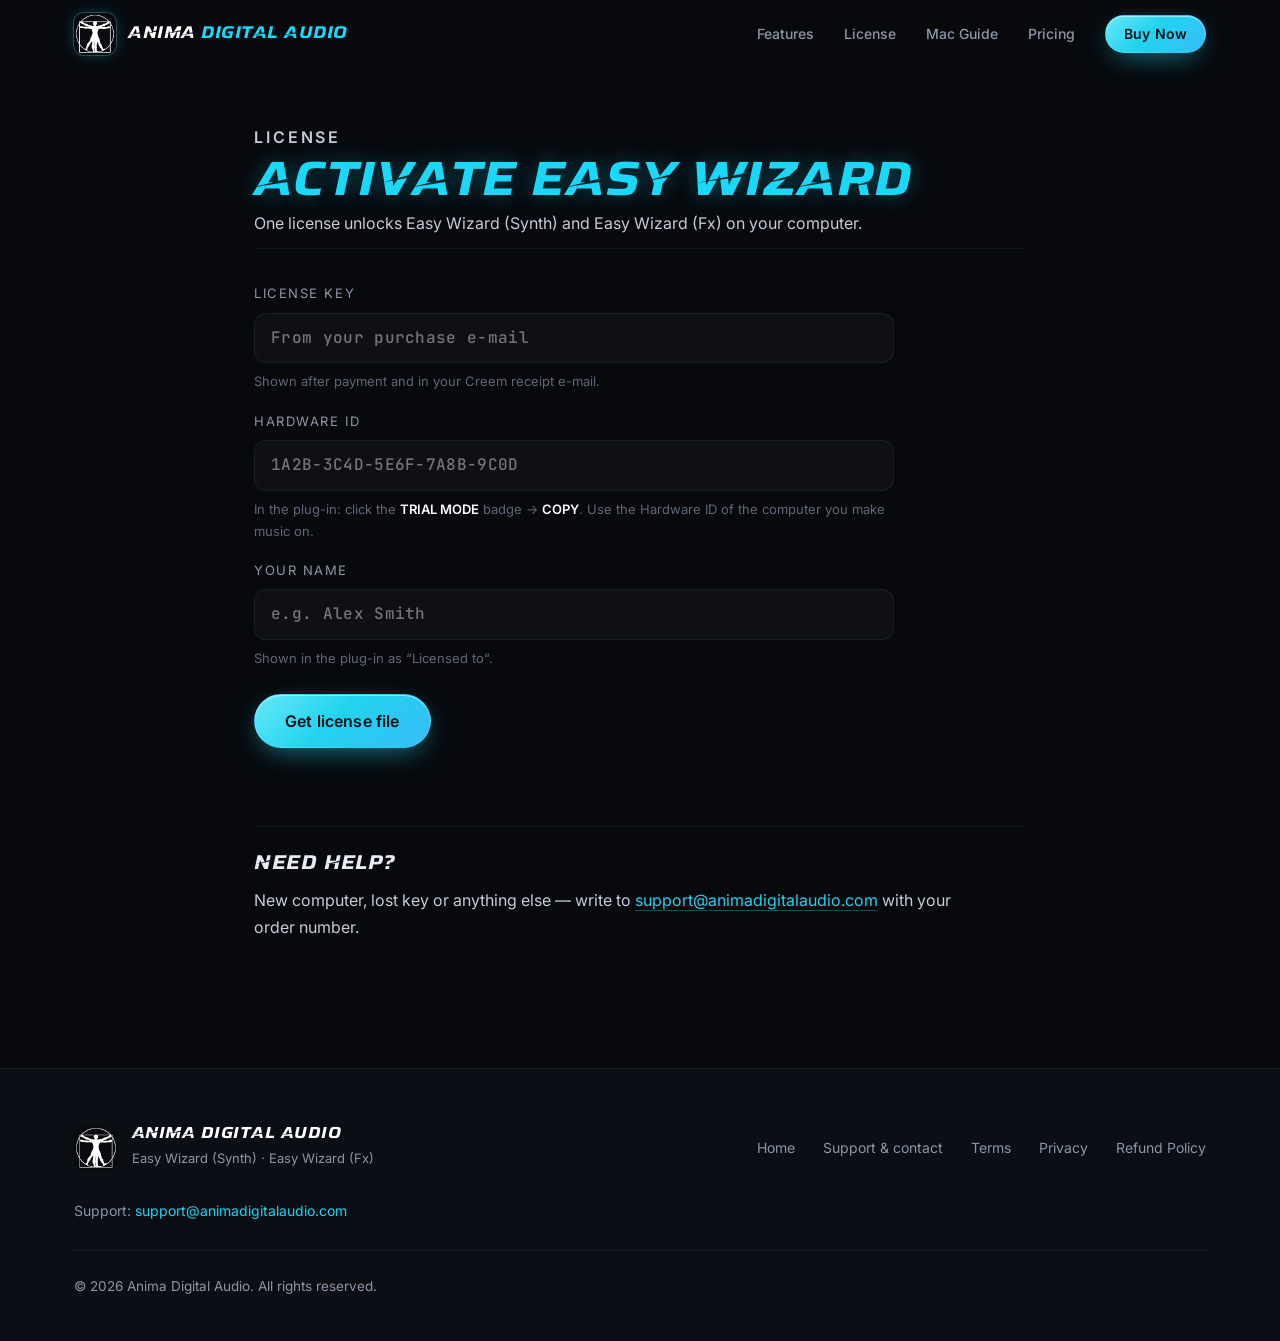
==== activate.html @ 3e6752fb "Instant license activation page (Creem key + Hardware ID -> license.lic) Co-Authored-By: Claude Opus" ====
<!doctype html>
<html lang="en" class="no-js">
<head>
  <meta charset="utf-8">
  <meta name="viewport" content="width=device-width, initial-scale=1">
  <title>Activate Easy Wizard — Anima Digital Audio</title>
  <meta name="description" content="Activate your Easy Wizard license: enter your license key and Hardware ID to download license.lic.">
  <meta name="theme-color" content="#07090d">
  <meta name="robots" content="noindex">
  <link rel="icon" type="image/png" href="assets/favicon.png">
  <link rel="preconnect" href="https://fonts.googleapis.com">
  <link rel="preconnect" href="https://fonts.gstatic.com" crossorigin>
  <link href="https://fonts.googleapis.com/css2?family=Inter:wght@400;500;600&family=JetBrains+Mono:wght@400;500&display=swap" rel="stylesheet">
  <link rel="stylesheet" href="style.css">
  <script src="script.js" defer></script>
</head>
<body class="legal-page">
<header class="nav is-scrolled" id="top">
  <div class="nav__inner">
    <a class="brand" href="index.html" aria-label="Anima Digital Audio — home">
      <img src="assets/logo-mark.png" alt="" width="42" height="42">
      <span>Anima <em>Digital Audio</em></span>
    </a>
    <button class="nav__toggle" aria-label="Open menu" aria-expanded="false" aria-controls="nav-links"><span></span><span></span></button>
    <nav class="nav__links" id="nav-links">
      <a href="index.html#features">Features</a>
      <a href="index.html#activation">License</a>
      <a href="index.html#mac">Mac Guide</a>
      <a href="index.html#pricing">Pricing</a>
      <a class="btn btn--small btn--primary" data-checkout href="index.html#pricing">Buy Now</a>
    </nav>
  </div>
</header>
<main class="legal">
  <div class="wrap legal__wrap">
    <p class="eyebrow">License</p>
    <h1>Activate Easy Wizard</h1>
    <p class="legal__date">One license unlocks Easy Wizard (Synth) and Easy Wizard (Fx) on your computer.</p>

    <section>
      <form class="act" id="act" novalidate>
        <label>License key
          <input name="key" autocomplete="off" spellcheck="false" placeholder="From your purchase e-mail" required>
          <small>Shown after payment and in your Creem receipt e-mail.</small>
        </label>
        <label>Hardware ID
          <input name="hwid" autocomplete="off" spellcheck="false" placeholder="1A2B-3C4D-5E6F-7A8B-9C0D" required>
          <small>In the plug-in: click the <strong>TRIAL MODE</strong> badge → <strong>COPY</strong>. Use the Hardware ID of the computer you make music on.</small>
        </label>
        <label>Your name
          <input name="name" autocomplete="name" maxlength="80" placeholder="e.g. Alex Smith" required>
          <small>Shown in the plug-in as “Licensed to”.</small>
        </label>
        <button class="btn btn--primary btn--large" type="submit">Get license file</button>
        <p class="act__msg" role="status" aria-live="polite"></p>
      </form>

      <div class="act__done" id="act-done">
        <p><strong>Your license file is ready.</strong> If the download didn't start, <a class="link" id="act-again" href="#">click here</a>.</p>
        <p>Now open Easy Wizard, click <strong>TRIAL MODE</strong> → <strong>LOAD LICENSE FILE</strong> and select <code>license.lic</code> (usually in your Downloads folder). Done — both plug-ins are unlocked.</p>
      </div>
    </section>

    <section>
      <h2>Need help?</h2>
      <p>New computer, lost key or anything else — write to <a data-email href="mailto:support@animadigitalaudio.com">support@animadigitalaudio.com</a> with your order number.</p>
    </section>
  </div>
</main>
<footer class="footer">
  <div class="wrap footer__inner">
    <div class="footer__brand">
      <img src="assets/logo-mark.png" alt="" width="44" height="44" loading="lazy">
      <div><strong>Anima Digital Audio</strong><small>Easy Wizard (Synth) · Easy Wizard (Fx)</small></div>
    </div>
    <nav class="footer__links" aria-label="Legal">
      <a href="index.html">Home</a>
      <a data-support href="mailto:support@animadigitalaudio.com">Support &amp; contact</a>
      <a href="terms.html">Terms</a>
      <a href="privacy.html">Privacy</a>
      <a href="refund.html">Refund Policy</a>
    </nav>
    <p class="footer__contact">Support: <a data-email href="mailto:support@animadigitalaudio.com">support@animadigitalaudio.com</a></p>
    <p class="footer__copy">© 2026 Anima Digital Audio. All rights reserved.</p>
  </div>
</footer>
</body>
</html>
---- style.css ----
/* =====================================================================
   Easy Wizard — Anima Digital Audio
   Dark premium theme · neon-blue + chrome accents (matches the plug-in UI)
   ===================================================================== */

:root {
  --bg:        #07090d;
  --bg-2:      #0b0e14;
  --panel:     #0f131b;
  --panel-2:   #141a24;
  --line:      rgba(160, 200, 255, 0.08);
  --line-2:    rgba(160, 200, 255, 0.16);

  --text:      #e7edf5;
  --muted:     #8b97a8;
  --dim:       #5d6878;

  --neon:      #22d3ee;      /* cyan, like the plug-in's labels */
  --neon-2:    #38bdf8;
  --violet:    #8b7cf6;      /* the cube's purple edge */
  --glow:      0 0 24px rgba(34, 211, 238, 0.35);

  --chrome:    linear-gradient(180deg, #ffffff 0%, #c9d3df 38%, #7f8a99 52%, #e6ecf3 70%, #9aa6b5 100%);
  --chrome-soft: linear-gradient(180deg, #ffffff 0%, #e3e9f0 40%, #aab5c3 75%, #8793a3 100%);

  --radius:    14px;
  --radius-lg: 22px;

  --f-display: "Anima Display", "Inter", system-ui, sans-serif;   /* the plug-in's own title font (SIL OFL) */
  --title:     #1ad8f8;                                      /* plug-in title colour */
  --f-body:    "Inter", system-ui, -apple-system, "Segoe UI", sans-serif;
  --f-mono:    "JetBrains Mono", ui-monospace, "SF Mono", Consolas, monospace;

  --wrap:      1180px;
  --nav-h:     68px;
}

@font-face {
  font-family: "Anima Display";
  src: url("assets/fonts/AnimaDisplay.woff") format("woff"), url("assets/fonts/AnimaDisplay.ttf") format("truetype");
  font-weight: 400;
  font-style: normal;
  font-display: swap;
}

*,
*::before,
*::after { box-sizing: border-box; }

html {
  scroll-behavior: smooth;
  scroll-padding-top: calc(var(--nav-h) + 12px);
  -webkit-text-size-adjust: 100%;
}

body {
  margin: 0;
  background: var(--bg);
  color: var(--text);
  font: 400 16px/1.65 var(--f-body);
  -webkit-font-smoothing: antialiased;
  overflow-x: hidden;
}

img { max-width: 100%; height: auto; display: block; }
a { color: inherit; text-decoration: none; }
code { font-family: var(--f-mono); font-size: 0.92em; color: #a5f3fc; }
strong { color: #fff; font-weight: 600; }

.wrap {
  width: 100%;
  max-width: var(--wrap);
  margin-inline: auto;
  padding-inline: 24px;
}

::selection { background: rgba(34, 211, 238, 0.3); color: #fff; }

:focus-visible {
  outline: 2px solid var(--neon);
  outline-offset: 3px;
  border-radius: 6px;
}

/* ---------- shared text ---------- */
.eyebrow {
  display: inline-flex;
  align-items: center;
  gap: 10px;
  margin: 0 0 14px;
  font: 600 12px/1 var(--f-body);
  letter-spacing: 0.18em;
  text-transform: uppercase;
  color: var(--neon);
}
.eyebrow .dot {
  width: 7px; height: 7px; border-radius: 50%;
  background: var(--neon);
  box-shadow: var(--glow);
  animation: pulse 2.4s ease-in-out infinite;
}

h1, h2, h3 { font-family: var(--f-display); font-weight: 400; margin: 0; letter-spacing: 0.01em; }
h2 { font-size: clamp(28px, 3.6vw, 44px); line-height: 1.12; }
h3 { font-size: 19px; line-height: 1.3; letter-spacing: 0.02em; }

.chrome {
  background: var(--chrome-soft);
  -webkit-background-clip: text;
  background-clip: text;
  color: transparent;
}

/* ---------- buttons ---------- */
.btn {
  --h: 46px;
  display: inline-flex;
  align-items: center;
  justify-content: center;
  gap: 8px;
  height: var(--h);
  padding: 0 22px;
  border-radius: 999px;
  font: 600 15px/1 var(--f-body);
  letter-spacing: 0.01em;
  border: 1px solid transparent;
  cursor: pointer;
  transition: transform .2s ease, box-shadow .25s ease, background .25s ease, border-color .25s ease, color .25s ease;
  white-space: nowrap;
}
.btn:active { transform: translateY(1px) scale(.99); }
.btn--small { --h: 38px; padding: 0 18px; font-size: 14px; }
.btn--large { --h: 54px; padding: 0 30px; font-size: 16px; }
.btn--block { width: 100%; }

.btn--primary {
  color: #031016;
  background: linear-gradient(135deg, #67e8f9 0%, var(--neon) 45%, var(--neon-2) 100%);
  box-shadow: 0 8px 28px -8px rgba(34, 211, 238, 0.65), inset 0 1px 0 rgba(255,255,255,.5);
}
.btn--primary:hover {
  transform: translateY(-2px);
  box-shadow: 0 14px 36px -8px rgba(34, 211, 238, 0.85), inset 0 1px 0 rgba(255,255,255,.6);
}

.btn--chrome {
  color: #0b0e14;
  background: linear-gradient(180deg, #f8fafc 0%, #cfd8e3 45%, #9aa6b5 55%, #e2e8f0 100%);
  box-shadow: 0 8px 24px -10px rgba(220, 230, 245, .45), inset 0 1px 0 #fff;
}
.btn--chrome:hover {
  transform: translateY(-2px);
  box-shadow: 0 14px 30px -10px rgba(220, 230, 245, .6), inset 0 1px 0 #fff;
}

/* ---------- reveal on scroll ---------- */
.reveal { opacity: 0; transform: translateY(22px); transition: opacity .8s ease, transform .8s cubic-bezier(.2,.7,.2,1); }
.reveal.is-visible { opacity: 1; transform: none; }
.no-js .reveal { opacity: 1; transform: none; }

/* =====================================================================
   NAV
   ===================================================================== */
.nav {
  position: fixed;
  inset: 0 0 auto 0;
  z-index: 50;
  height: var(--nav-h);
  transition: background .3s ease, border-color .3s ease, backdrop-filter .3s ease;
  border-bottom: 1px solid transparent;
}
.nav.is-scrolled {
  background: rgba(7, 9, 13, 0.78);
  backdrop-filter: blur(14px) saturate(140%);
  -webkit-backdrop-filter: blur(14px) saturate(140%);
  border-bottom-color: var(--line);
}
.nav__inner {
  max-width: var(--wrap);
  height: 100%;
  margin-inline: auto;
  padding-inline: 24px;
  display: flex;
  align-items: center;
  justify-content: space-between;
  gap: 24px;
}

.brand { display: inline-flex; align-items: center; gap: 12px; }
.brand img { width: 42px; height: 42px; border-radius: 10px; box-shadow: 0 0 0 1px rgba(255,255,255,.18), 0 0 18px -4px rgba(26,216,248,.45); }
.brand span { font: 400 17px/1 var(--f-display); letter-spacing: 0.03em; color: #fff; }
.brand em { font-style: normal; color: var(--title); }

.nav__links { display: flex; align-items: center; gap: 30px; }
.nav__links a:not(.btn) {
  position: relative;
  font-size: 14px;
  font-weight: 500;
  color: var(--muted);
  transition: color .2s ease;
}
.nav__links a:not(.btn)::after {
  content: "";
  position: absolute;
  left: 0; right: 0; bottom: -6px;
  height: 2px;
  border-radius: 2px;
  background: var(--neon);
  box-shadow: var(--glow);
  transform: scaleX(0);
  transition: transform .25s ease;
}
.nav__links a:not(.btn):hover,
.nav__links a.is-current { color: #fff; }
.nav__links a:not(.btn):hover::after,
.nav__links a.is-current::after { transform: scaleX(1); }

.nav__toggle {
  display: none;
  width: 42px; height: 42px;
  border: 1px solid var(--line-2);
  border-radius: 10px;
  background: transparent;
  cursor: pointer;
  position: relative;
}
.nav__toggle span {
  position: absolute;
  left: 11px; right: 11px;
  height: 2px;
  background: #fff;
  border-radius: 2px;
  transition: transform .25s ease, top .25s ease;
}
.nav__toggle span:first-child { top: 15px; }
.nav__toggle span:last-child  { top: 24px; }
.nav.is-open .nav__toggle span:first-child { top: 20px; transform: rotate(45deg); }
.nav.is-open .nav__toggle span:last-child  { top: 20px; transform: rotate(-45deg); }

/* =====================================================================
   HERO
   ===================================================================== */
.hero {
  position: relative;
  padding: calc(var(--nav-h) + 64px) 0 96px;
  overflow: hidden;
  isolation: isolate;
}
.hero__glow {
  position: absolute;
  inset: -20% -10% auto -10%;
  height: 900px;
  z-index: -2;
  background:
    radial-gradient(40% 45% at 72% 38%, rgba(34, 211, 238, .22), transparent 70%),
    radial-gradient(30% 35% at 88% 70%, rgba(139, 124, 246, .18), transparent 70%),
    radial-gradient(35% 40% at 10% 20%, rgba(56, 189, 248, .10), transparent 70%);
  filter: blur(10px);
}
.hero__grid {
  position: absolute;
  inset: 0;
  z-index: -1;
  background-image:
    linear-gradient(var(--line) 1px, transparent 1px),
    linear-gradient(90deg, var(--line) 1px, transparent 1px);
  background-size: 56px 56px;
  mask-image: radial-gradient(70% 60% at 50% 30%, #000 30%, transparent 80%);
  -webkit-mask-image: radial-gradient(70% 60% at 50% 30%, #000 30%, transparent 80%);
}

.hero__inner {
  display: grid;
  grid-template-columns: minmax(0, 0.9fr) minmax(0, 1.1fr);
  align-items: center;
  gap: 56px;
}

.hero__title {
  display: flex;
  flex-direction: column;
  font-size: clamp(54px, 8.2vw, 104px);
  line-height: 0.98;
  letter-spacing: 0.01em;
  color: var(--title);
  text-shadow: 0 0 28px rgba(26, 216, 248, .45), 0 0 2px rgba(26, 216, 248, .8);
}
.hero__title span { display: block; white-space: nowrap; }

.hero__tags { display: flex; gap: 18px; margin: 18px 0 0; }
.hero__tags span {
  font: 400 22px/1 var(--f-display);
  letter-spacing: .04em;
  color: #d0d4da;                     /* like "(SYNTH)" next to the title in the plug-in */
}

.hero__lead {
  margin: 22px 0 0;
  max-width: 34ch;
  font-size: clamp(17px, 1.6vw, 20px);
  color: #c3ccd8;
}

.hero__cta { display: flex; flex-wrap: wrap; gap: 14px; margin-top: 34px; }

.hero__facts {
  display: flex;
  flex-wrap: wrap;
  gap: 10px 28px;
  margin: 38px 0 0;
  padding: 0;
  list-style: none;
  font-size: 14px;
  color: var(--muted);
}
.hero__facts strong { font: 400 22px/1 var(--f-display); color: var(--title); margin-right: 6px; }

/* screenshot */
.hero__shot { margin: 0; position: relative; }
.shot-switch {
  display: inline-flex;
  padding: 4px;
  margin-bottom: 14px;
  border-radius: 999px;
  background: var(--panel);
  border: 1px solid var(--line-2);
}
.shot-switch button {
  border: 0;
  cursor: pointer;
  padding: 8px 16px;
  border-radius: 999px;
  background: transparent;
  color: var(--muted);
  font: 600 13px/1 var(--f-body);
  transition: background .25s ease, color .25s ease, box-shadow .25s ease;
}
.shot-switch button[aria-selected="true"] {
  color: #031016;
  background: var(--neon);
  box-shadow: var(--glow);
}

.shot-frame {
  position: relative;
  aspect-ratio: 1240 / 1000;
  border-radius: var(--radius-lg);
  overflow: hidden;
  background: var(--panel);
  border: 1px solid var(--line-2);
  box-shadow:
    0 40px 90px -30px rgba(0, 0, 0, .9),
    0 0 0 1px rgba(255,255,255,.02),
    0 0 80px -20px rgba(34, 211, 238, .35);
  transform: perspective(1400px) rotateY(-7deg) rotateX(3deg);
  transition: transform .7s cubic-bezier(.2,.7,.2,1), box-shadow .5s ease;
}
.shot-frame:hover {
  transform: perspective(1400px) rotateY(0) rotateX(0);
  box-shadow: 0 40px 90px -30px rgba(0, 0, 0, .9), 0 0 110px -20px rgba(34, 211, 238, .5);
}
.shot-frame::after {                     /* glass sheen */
  content: "";
  position: absolute;
  inset: 0;
  pointer-events: none;
  background: linear-gradient(115deg, rgba(255,255,255,.08) 0%, transparent 30%);
}
.shot {
  position: absolute;
  inset: 0;
  width: 100%;
  height: 100%;
  object-fit: cover;
  opacity: 0;
  transition: opacity .5s ease;
}
.shot.is-active { opacity: 1; }

.hero__shot figcaption {
  margin-top: 14px;
  font-size: 12px;
  letter-spacing: .1em;
  text-transform: uppercase;
  color: var(--dim);
}

/* =====================================================================
   SECTIONS
   ===================================================================== */
.section { padding: 110px 0; position: relative; }
.section--band {
  background:
    linear-gradient(180deg, transparent, rgba(34, 211, 238, .03) 50%, transparent),
    var(--bg-2);
  border-block: 1px solid var(--line);
}
.section__head { max-width: 720px; margin-bottom: 56px; }
.section__head--center { margin-inline: auto; text-align: center; }
.section__lead { margin: 18px 0 0; font-size: 18px; color: var(--muted); max-width: 60ch; }

/* ---------- features ---------- */
.features {
  display: grid;
  grid-template-columns: repeat(3, minmax(0, 1fr));
  gap: 20px;
}
.card {
  position: relative;
  padding: 30px;
  border-radius: var(--radius-lg);
  background: linear-gradient(180deg, var(--panel-2), var(--panel));
  border: 1px solid var(--line);
  overflow: hidden;
  transition: transform .35s ease, border-color .35s ease, box-shadow .35s ease;
}
.card::before {                          /* neon edge on hover */
  content: "";
  position: absolute;
  inset: 0;
  border-radius: inherit;
  padding: 1px;
  background: linear-gradient(140deg, rgba(34,211,238,.7), transparent 40%, transparent 60%, rgba(139,124,246,.6));
  -webkit-mask: linear-gradient(#000 0 0) content-box, linear-gradient(#000 0 0);
  -webkit-mask-composite: xor;
  mask-composite: exclude;
  opacity: 0;
  transition: opacity .35s ease;
  pointer-events: none;
}
.card:hover { transform: translateY(-4px); box-shadow: 0 24px 50px -24px rgba(0,0,0,.8), 0 0 40px -18px rgba(34,211,238,.4); }
.card:hover::before { opacity: 1; }

.card h3 { margin-bottom: 12px; }
.card p { margin: 0; color: var(--muted); font-size: 15px; }
.card p strong { color: #dbe4ee; }
.card p em { color: var(--neon); font-style: normal; font-weight: 500; }

.card--wide { grid-column: span 2; }
.card--wide-end { grid-column: span 2; }
.card--cube { grid-row: span 2; display: flex; flex-direction: column; }
/* ---------- spinning Wizard Chaos cube (pure CSS 3D) ---------- */
.wcube-stage {
  --s: 128px;
  position: relative;
  display: grid;
  place-items: center;
  height: 230px;
  margin: -6px 0 18px;
  perspective: 900px;
}
.wcube {
  width: var(--s); height: var(--s);
  padding: 0; border: 0; background: none;
  cursor: pointer;
  transform-style: preserve-3d;
  animation: float 6s ease-in-out infinite;
}
.wcube__spin, .wcube__body {
  position: relative;
  display: block;
  width: 100%; height: 100%;
  transform-style: preserve-3d;
}
.wcube__spin { animation: wspin 16s linear infinite; }
.wcube__body { transition: transform 1.3s cubic-bezier(.17,.84,.3,1.06); }
.wcube .f {
  position: absolute;
  inset: 0;
  display: grid;
  grid-template: repeat(3, 1fr) / repeat(3, 1fr);
  padding: 16%;
  border-radius: 18%;
  border: 2px solid rgba(140, 225, 255, .85);
  background:
    linear-gradient(145deg, rgba(34, 211, 238, .30), rgba(30, 60, 90, .25) 45%, rgba(139, 124, 246, .32));
  box-shadow:
    inset 0 0 24px rgba(34, 211, 238, .35),
    0 0 18px rgba(34, 211, 238, .35);
  backface-visibility: visible;
}
.wcube .f1 { transform: translateZ(calc(var(--s) / 2)); }
.wcube .f6 { transform: rotateY(180deg) translateZ(calc(var(--s) / 2)); }
.wcube .f2 { transform: rotateY(90deg)  translateZ(calc(var(--s) / 2)); }
.wcube .f5 { transform: rotateY(-90deg) translateZ(calc(var(--s) / 2)); }
.wcube .f3 { transform: rotateX(90deg)  translateZ(calc(var(--s) / 2)); }
.wcube .f4 { transform: rotateX(-90deg) translateZ(calc(var(--s) / 2)); }
.wcube .f i {
  width: 74%; aspect-ratio: 1;
  place-self: center;
  border-radius: 50%;
  background: radial-gradient(circle at 50% 50%, #062029 0 34%, #5eead4 36%, #22d3ee 58%, rgba(34,211,238,.25) 72%, transparent 74%);
  box-shadow: 0 0 10px rgba(34, 211, 238, .9);
}
.wcube .c  { grid-area: 2 / 2; }
.wcube .tl { grid-area: 1 / 1; }  .wcube .tr { grid-area: 1 / 3; }
.wcube .ml { grid-area: 2 / 1; }  .wcube .mr { grid-area: 2 / 3; }
.wcube .bl { grid-area: 3 / 1; }  .wcube .br { grid-area: 3 / 3; }
.wcube__shadow {
  position: absolute;
  bottom: 14px;
  width: 140px; height: 22px;
  border-radius: 50%;
  background: radial-gradient(closest-side, rgba(34, 211, 238, .45), transparent);
  filter: blur(4px);
  animation: shadow 6s ease-in-out infinite;
}
.wcube__hint {
  position: absolute;
  bottom: -6px;
  font-size: 11px;
  letter-spacing: .16em;
  text-transform: uppercase;
  color: var(--dim);
  transition: color .2s ease;
}
.wcube-stage:hover .wcube__hint { color: var(--neon); }
.wcube:focus-visible { outline: none; }
.wcube:focus-visible .f { border-color: #fff; }

.card__icon {
  width: 52px; height: 52px;
  display: grid;
  place-items: center;
  margin-bottom: 20px;
  border-radius: 14px;
  background: rgba(34, 211, 238, .08);
  border: 1px solid rgba(34, 211, 238, .25);
}
.card__icon svg {
  width: 30px; height: 30px;
  fill: none;
  stroke: var(--neon);
  stroke-width: 2.4;
  stroke-linecap: round;
  stroke-linejoin: round;
  filter: drop-shadow(0 0 6px rgba(34,211,238,.6));
}

.ticks { list-style: none; margin: 20px 0 0; padding: 0; display: grid; gap: 10px; }
.ticks li { position: relative; padding-left: 28px; font-size: 15px; color: #c3ccd8; }
.ticks li::before {
  content: "";
  position: absolute;
  left: 0; top: 4px;
  width: 17px; height: 17px;
  border-radius: 50%;
  background: rgba(34,211,238,.12) url("data:image/svg+xml,%3Csvg xmlns='http://www.w3.org/2000/svg' viewBox='0 0 16 16'%3E%3Cpath d='M4 8.5l2.5 2.5L12 5.5' fill='none' stroke='%2322d3ee' stroke-width='2' stroke-linecap='round' stroke-linejoin='round'/%3E%3C/svg%3E") center/12px no-repeat;
  box-shadow: inset 0 0 0 1px rgba(34,211,238,.4);
}
.card--wide .ticks { grid-template-columns: repeat(3, minmax(0, 1fr)); }

/* ---------- demo ---------- */
.demo {
  display: grid;
  grid-template-columns: minmax(0, 1.1fr) minmax(0, .9fr);
  align-items: center;
  gap: 56px;
}
.demo__buttons { display: grid; gap: 14px; }
.dl {
  display: flex;
  align-items: center;
  gap: 18px;
  padding: 20px 24px;
  border-radius: var(--radius);
  background: var(--panel);
  border: 1px solid var(--line-2);
  transition: border-color .25s ease, transform .25s ease, box-shadow .25s ease;
}
.dl:hover { border-color: rgba(34,211,238,.6); transform: translateX(4px); box-shadow: 0 0 40px -16px rgba(34,211,238,.5); }
.dl svg { width: 30px; height: 30px; fill: #fff; flex: none; }
.dl strong { display: block; font: 400 18px/1.2 var(--f-display); letter-spacing: .03em; }
.dl small { display: block; color: var(--muted); font-size: 13px; margin-top: 2px; }
.dl[aria-disabled="true"] { opacity: .55; pointer-events: none; }
.demo__note { margin: 4px 0 0; font-size: 14px; color: var(--muted); }
.demo__note a { color: var(--neon); border-bottom: 1px solid rgba(34,211,238,.4); }

/* ---------- pricing ---------- */
.price {
  max-width: 460px;
  margin-inline: auto;
  padding: 38px;
  border-radius: 26px;
  background:
    radial-gradient(80% 60% at 50% 0%, rgba(34,211,238,.14), transparent 70%),
    linear-gradient(180deg, var(--panel-2), var(--panel));
  border: 1px solid rgba(34,211,238,.35);
  box-shadow: 0 40px 80px -40px rgba(0,0,0,.9), 0 0 90px -40px rgba(34,211,238,.6);
}
.price__top { text-align: center; margin-bottom: 8px; }
.price__top h3 { font-size: 30px; color: var(--title); }
.price__sub { margin: 6px 0 0; color: var(--muted); font-size: 14px; }
.price__row {
  display: flex;
  align-items: baseline;
  justify-content: center;
  flex-wrap: wrap;
  gap: 6px 14px;
  margin: 24px 0 4px;
}
.price__old {
  font: 400 22px/1 var(--f-display);
  color: var(--dim);
}
.price__old s { text-decoration-thickness: 2px; text-decoration-color: rgba(255, 95, 120, .85); }
.price__amount {
  font: 400 clamp(40px, 5vw, 56px)/1 var(--f-display);
  color: var(--title);
  text-shadow: 0 0 26px rgba(26, 216, 248, .45);
}
.price__badge {
  align-self: center;
  padding: 6px 10px;
  border-radius: 8px;
  font: 600 13px/1 var(--f-body);
  color: #031016;
  background: linear-gradient(135deg, #67e8f9, var(--title));
  box-shadow: var(--glow);
}
.price__note { margin: 6px 0 0; font-size: 13px; letter-spacing: .14em; text-transform: uppercase; color: var(--muted); }
.price .ticks { margin: 26px 0 30px; }
.price__secure { margin: 14px 0 0; text-align: center; font-size: 13px; color: var(--dim); }

/* ---------- activation steps ---------- */
.steps {
  list-style: none;
  margin: 0;
  padding: 0;
  display: grid;
  grid-template-columns: repeat(4, minmax(0, 1fr));
  gap: 20px;
  counter-reset: none;
}
.step {
  position: relative;
  padding: 28px 24px;
  border-radius: var(--radius-lg);
  background: var(--panel);
  border: 1px solid var(--line);
  transition: border-color .3s ease, transform .3s ease;
}
.step:hover { border-color: rgba(34,211,238,.4); transform: translateY(-3px); }
.step__n {
  display: block;
  font: 400 34px/1 var(--f-display);
  margin-bottom: 18px;
  background: linear-gradient(120deg, #a5f3fc, var(--neon), var(--violet));
  -webkit-background-clip: text;
  background-clip: text;
  color: transparent;
}
.step h3 { font-size: 18px; margin-bottom: 8px; }
.step p { margin: 0; font-size: 14.5px; color: var(--muted); }
.step + .step::before {                  /* connector line */
  content: "";
  position: absolute;
  top: 44px;
  left: -21px;
  width: 22px;
  height: 1px;
  background: linear-gradient(90deg, transparent, rgba(34,211,238,.6));
}

/* ---------- mac guide ---------- */
.mac__grid {
  display: grid;
  grid-template-columns: minmax(0, .85fr) minmax(0, 1.15fr);
  gap: 48px;
  align-items: start;
}
.mac__steps {
  margin: 0;
  padding: 0;
  list-style: none;
  counter-reset: macstep;
  display: grid;
  gap: 18px;
}
.mac__steps li {
  counter-increment: macstep;
  position: relative;
  padding-left: 48px;
  color: #c3ccd8;
  font-size: 15.5px;
}
.mac__steps li::before {
  content: counter(macstep);
  position: absolute;
  left: 0; top: 0;
  width: 32px; height: 32px;
  display: grid;
  place-items: center;
  border-radius: 10px;
  font: 700 14px/1 var(--f-mono);
  color: var(--neon);
  background: rgba(34,211,238,.08);
  border: 1px solid rgba(34,211,238,.3);
}

.code-stack { display: grid; gap: 18px; min-width: 0; }
.code {
  border-radius: var(--radius);
  background: #05070a;
  border: 1px solid var(--line-2);
  overflow: hidden;
  box-shadow: 0 30px 60px -30px rgba(0,0,0,.9), 0 0 60px -30px rgba(34,211,238,.4);
}
.code__bar {
  display: flex;
  align-items: center;
  gap: 12px;
  padding: 10px 12px 10px 16px;
  background: linear-gradient(180deg, #121722, #0d1119);
  border-bottom: 1px solid var(--line);
}
.code__dots { display: inline-flex; gap: 6px; }
.code__dots i { width: 10px; height: 10px; border-radius: 50%; background: #2a3241; }
.code__dots i:first-child { background: #ff5f57; }
.code__dots i:nth-child(2) { background: #febc2e; }
.code__dots i:last-child { background: #28c840; }
.code__title { flex: 1; font: 500 12.5px/1 var(--f-mono); color: var(--muted); overflow: hidden; text-overflow: ellipsis; white-space: nowrap; }

.copy {
  flex: none;
  display: inline-flex;
  align-items: center;
  gap: 6px;
  padding: 7px 14px;
  border-radius: 8px;
  border: 1px solid rgba(34,211,238,.4);
  background: rgba(34,211,238,.08);
  color: var(--neon);
  font: 600 12.5px/1 var(--f-body);
  cursor: pointer;
  transition: background .2s ease, color .2s ease, box-shadow .2s ease;
}
.copy::before {
  content: "";
  width: 13px; height: 13px;
  background: currentColor;
  -webkit-mask: url("data:image/svg+xml,%3Csvg xmlns='http://www.w3.org/2000/svg' viewBox='0 0 16 16'%3E%3Crect x='5' y='5' width='9' height='9' rx='2' fill='none' stroke='%23000' stroke-width='1.6'/%3E%3Cpath d='M11 3.5V3a1 1 0 0 0-1-1H3a1 1 0 0 0-1 1v7a1 1 0 0 0 1 1h.5' fill='none' stroke='%23000' stroke-width='1.6'/%3E%3C/svg%3E") center/contain no-repeat;
          mask: url("data:image/svg+xml,%3Csvg xmlns='http://www.w3.org/2000/svg' viewBox='0 0 16 16'%3E%3Crect x='5' y='5' width='9' height='9' rx='2' fill='none' stroke='%23000' stroke-width='1.6'/%3E%3Cpath d='M11 3.5V3a1 1 0 0 0-1-1H3a1 1 0 0 0-1 1v7a1 1 0 0 0 1 1h.5' fill='none' stroke='%23000' stroke-width='1.6'/%3E%3C/svg%3E") center/contain no-repeat;
}
.copy:hover { background: var(--neon); color: #031016; box-shadow: var(--glow); }
.copy.is-done { background: #10b981; border-color: #10b981; color: #021; }

.code pre {
  margin: 0;
  padding: 20px 22px;
  overflow-x: auto;
  font: 400 13.5px/1.75 var(--f-mono);
  color: #d6f6fb;
  white-space: pre;
  scrollbar-width: thin;
  scrollbar-color: #2a3241 transparent;
}
.code pre code { color: inherit; font-size: inherit; }
.code-note { margin: 0; font-size: 13.5px; color: var(--dim); }

/* =====================================================================
   FOOTER
   ===================================================================== */
.footer {
  padding: 56px 0 44px;
  border-top: 1px solid var(--line);
  background: var(--bg-2);
}
.footer__inner {
  display: grid;
  grid-template-columns: auto 1fr;
  gap: 28px 40px;
  align-items: center;
}
.footer__brand { display: flex; align-items: center; gap: 14px; }
.footer__brand img { border-radius: 10px; }
.footer__brand strong { display: block; font: 400 16px/1.2 var(--f-display); letter-spacing: .03em; }
.footer__brand small { color: var(--muted); font-size: 13px; }
.footer__links { display: flex; flex-wrap: wrap; justify-content: flex-end; gap: 10px 28px; font-size: 14px; }
.footer__links a { color: var(--muted); transition: color .2s ease; }
.footer__links a:hover { color: var(--neon); }
.footer__copy {
  grid-column: 1 / -1;
  margin: 0;
  padding-top: 24px;
  border-top: 1px solid var(--line);
  font-size: 13.5px;
  color: var(--muted);
}
.footer__copy small { color: var(--dim); font-size: 12px; }

/* ---------- toast ---------- */
.toast {
  position: fixed;
  left: 50%;
  bottom: 28px;
  z-index: 100;
  padding: 12px 20px;
  border-radius: 12px;
  background: #0f131b;
  border: 1px solid rgba(34,211,238,.5);
  color: #fff;
  font-size: 14px;
  box-shadow: 0 20px 40px -10px rgba(0,0,0,.8), var(--glow);
  transform: translate(-50%, 30px);
  opacity: 0;
  pointer-events: none;
  transition: opacity .3s ease, transform .3s ease;
}
.toast.is-on { opacity: 1; transform: translate(-50%, 0); }

/* ---------- animation ---------- */
@keyframes pulse { 0%, 100% { opacity: 1; } 50% { opacity: .35; } }
@keyframes float { 0%, 100% { transform: translateY(0); } 50% { transform: translateY(-12px); } }
@keyframes wspin { from { transform: rotateX(-22deg) rotateY(0deg) rotateZ(8deg); } to { transform: rotateX(-22deg) rotateY(360deg) rotateZ(8deg); } }
@keyframes shadow { 0%, 100% { transform: scale(1); opacity: 1; } 50% { transform: scale(.82); opacity: .6; } }

@media (prefers-reduced-motion: reduce) {
  html { scroll-behavior: auto; }
  *:not(.wcube__spin):not(.wcube__body), *::before, *::after { animation: none !important; transition: none !important; }
  .reveal { opacity: 1; transform: none; }
  .shot-frame { transform: none; }
}

/* =====================================================================
   RESPONSIVE
   ===================================================================== */
@media (max-width: 1080px) {
  .features { grid-template-columns: repeat(2, minmax(0, 1fr)); }
  .card--cube { grid-row: auto; }
  .card--wide .ticks { grid-template-columns: 1fr; }
  .steps { grid-template-columns: repeat(2, minmax(0, 1fr)); }
  .step:nth-child(3)::before { display: none; }
}

@media (max-width: 900px) {
  .hero { padding-top: calc(var(--nav-h) + 40px); }
  .hero__inner,
  .demo,
  .mac__grid { grid-template-columns: 1fr; gap: 44px; }
  .hero__lead { max-width: 46ch; }
  .shot-frame { transform: none; }

  /* mobile menu */
  .nav__toggle { display: block; }
  .nav__links {
    position: fixed;
    top: var(--nav-h);
    left: 0; right: 0;
    flex-direction: column;
    align-items: stretch;
    gap: 0;
    padding: 12px 24px 24px;
    background: rgba(7, 9, 13, .97);
    backdrop-filter: blur(14px);
    -webkit-backdrop-filter: blur(14px);
    border-bottom: 1px solid var(--line);
    transform: translateY(-12px);
    opacity: 0;
    visibility: hidden;
    transition: opacity .25s ease, transform .25s ease, visibility .25s;
  }
  .nav.is-open { background: rgba(7, 9, 13, .97); border-bottom-color: var(--line); }
  .nav.is-open .nav__links { transform: none; opacity: 1; visibility: visible; }
  .nav__links a:not(.btn) { padding: 14px 0; font-size: 16px; border-bottom: 1px solid var(--line); }
  .nav__links a:not(.btn)::after { display: none; }
  .nav__links .btn { margin-top: 18px; --h: 48px; }
}

@media (max-width: 640px) {
  .wrap, .nav__inner { padding-inline: 16px; }
  .section { padding: 80px 0; }
  .section__head { margin-bottom: 40px; }
  .features, .steps { grid-template-columns: 1fr; }
  .card--wide, .card--wide-end { grid-column: auto; }
  .code pre { font-size: 12.5px; padding: 16px; }
  .card { padding: 24px; }
  .step + .step::before { display: none; }
  .hero__cta .btn { flex: 1 1 100%; }
  .brand span { font-size: 15px; }
  .shot-switch { display: flex; }
  .shot-switch button { flex: 1; padding: 9px 8px; font-size: 12px; }
  .price { padding: 28px 22px; }
  .footer__inner { grid-template-columns: 1fr; }
  .footer__links { justify-content: flex-start; }
}

/* =====================================================================
   LEGAL PAGES (terms / privacy / refund)
   ===================================================================== */
.legal { padding: calc(var(--nav-h) + 56px) 0 90px; }
.legal__wrap { max-width: 820px; }
.legal h1 { font-size: clamp(32px, 4.5vw, 48px); line-height: 1.1; color: var(--title); text-shadow: 0 0 22px rgba(26,216,248,.35); }
.legal__date { margin: 12px 0 40px; color: var(--dim); font-size: 14px; }
.legal section { padding: 26px 0; border-top: 1px solid var(--line); }
.legal h2 { font-size: 20px; margin-bottom: 12px; letter-spacing: .03em; }
.legal p { margin: 0 0 12px; color: #c3ccd8; font-size: 16px; max-width: 70ch; }
.legal a { color: var(--neon); border-bottom: 1px solid rgba(34,211,238,.35); }
.legal a:hover { border-bottom-color: var(--neon); }

.footer__contact { grid-column: 1 / -1; margin: 0; font-size: 14px; color: var(--muted); }
.footer__contact a { color: var(--neon); }
.footer__contact a:hover { text-decoration: underline; }

/* ---------- contact ---------- */
.contact { display: grid; grid-template-columns: minmax(0, 1.1fr) minmax(0, .9fr); align-items: center; gap: 48px; }
.contact__mail {
  display: flex; align-items: center; gap: 18px; padding: 24px 26px; border-radius: var(--radius);
  background: var(--panel); border: 1px solid rgba(34,211,238,.4);
  box-shadow: 0 0 50px -20px rgba(34,211,238,.6);
  transition: transform .25s ease, box-shadow .25s ease, border-color .25s ease;
}
.contact__mail:hover { transform: translateY(-3px); border-color: var(--neon); box-shadow: 0 0 60px -14px rgba(34,211,238,.8); }
.contact__mail svg { width: 34px; height: 34px; flex: none; fill: none; stroke: var(--neon); stroke-width: 1.8; stroke-linecap: round; stroke-linejoin: round; }
.contact__mail small { display: block; font-size: 12px; letter-spacing: .14em; text-transform: uppercase; color: var(--muted); }
.contact__mail strong { display: block; margin-top: 4px; font: 500 clamp(16px, 2.2vw, 20px)/1.2 var(--f-mono); color: #fff; word-break: break-all; }
@media (max-width: 900px) { .contact { grid-template-columns: 1fr; gap: 28px; } }

/* ---------- activation page ---------- */
.act { display: grid; gap: 18px; margin-top: 8px; max-width: 640px; }
.act label { display: grid; gap: 8px; font-size: 13px; letter-spacing: .12em; text-transform: uppercase; color: var(--muted); }
.act input {
  width: 100%; padding: 14px 16px; border-radius: 12px; border: 1px solid var(--line);
  background: rgba(255,255,255,.03); color: #fff; font: 500 16px/1.3 var(--f-mono); letter-spacing: .02em;
  transition: border-color .2s, box-shadow .2s;
}
.act input:focus { outline: none; border-color: var(--neon); box-shadow: 0 0 0 3px rgba(34,211,238,.18); }
.act small { text-transform: none; letter-spacing: 0; font-size: 13px; color: var(--dim); }
.act .btn { justify-self: start; margin-top: 6px; }
.act .btn[disabled] { opacity: .55; pointer-events: none; }
.act__msg { min-height: 1.4em; margin: 4px 0 0; font-size: 15px; }
.act__msg.is-error { color: #ff7a8a; }
.act__msg.is-ok { color: #6ef0b0; }
.act__done { display: none; padding: 22px 24px; border: 1px solid rgba(110,240,176,.45); border-radius: 14px; background: rgba(110,240,176,.06); }
.act__done.is-on { display: block; }
.act__done p { margin: 0 0 10px; }
.link { color: var(--neon); border-bottom: 1px solid rgba(34,211,238,.35); }
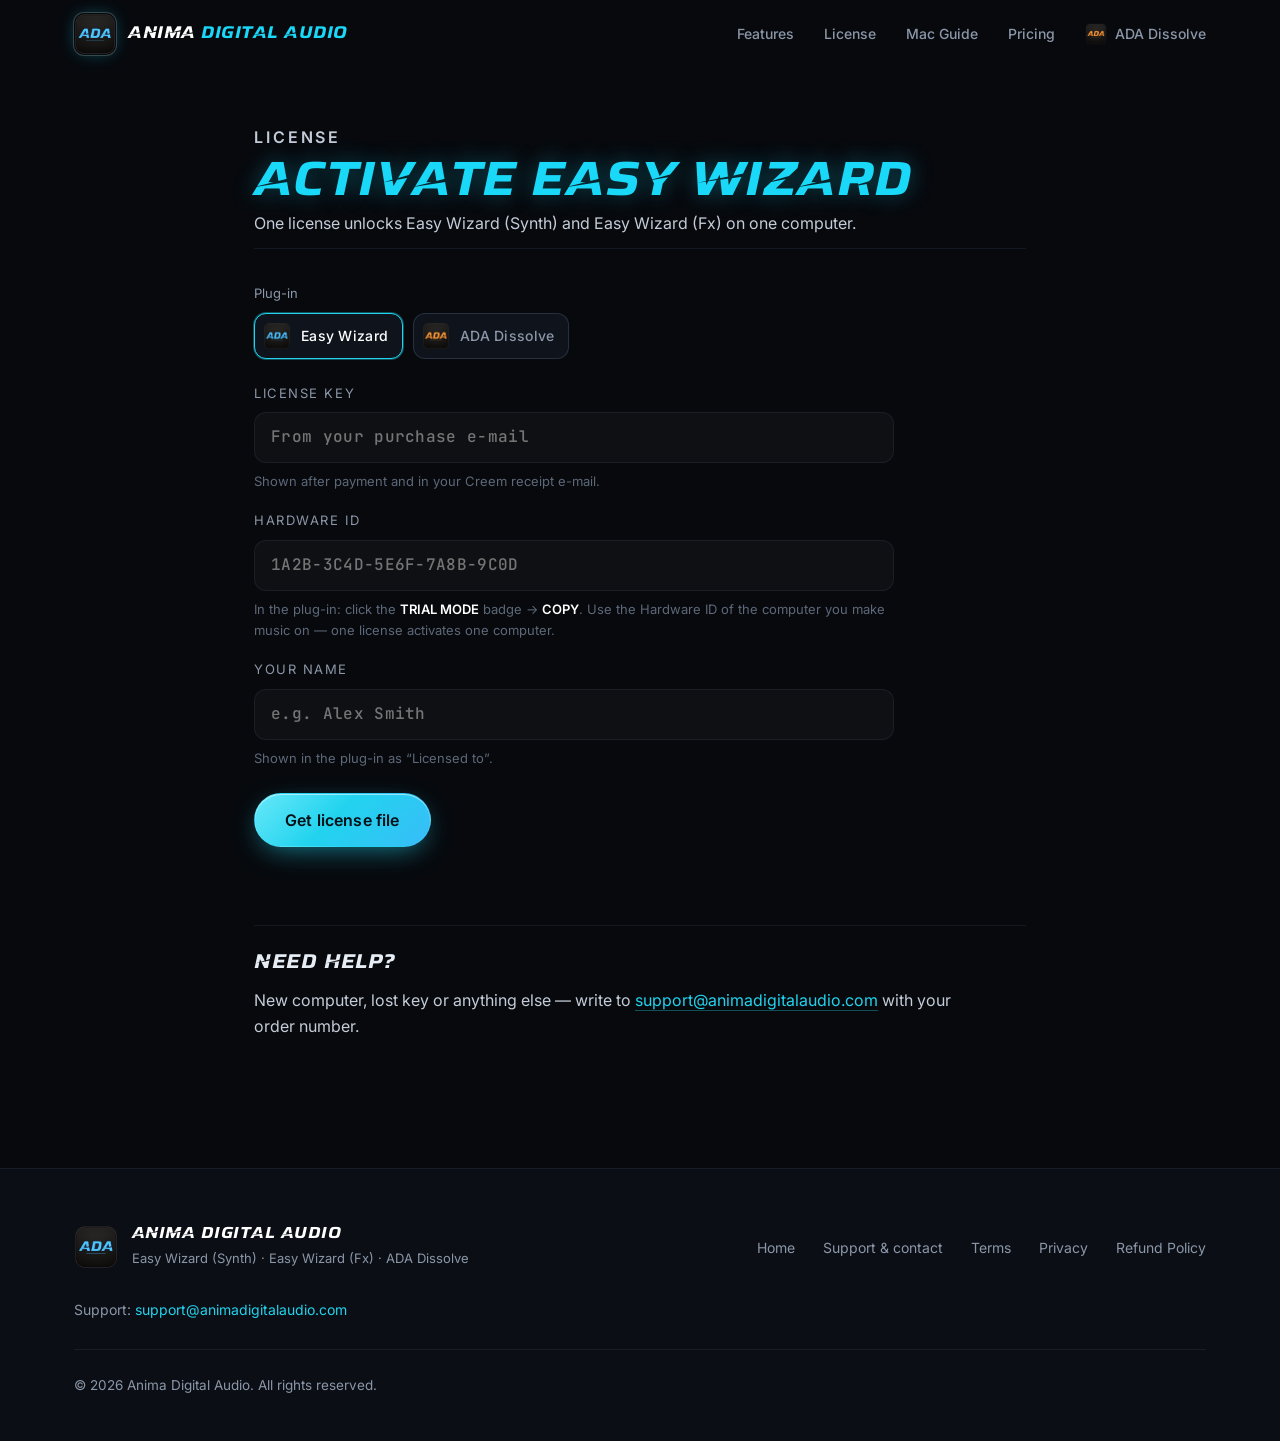
==== commit 72ba0ae6: "Site: Easy Wizard 1.0.2 (60-minute trial, one license = one computer, new screenshots, ADA icon, orb" ====
--- a/activate.html
+++ b/activate.html
@@ -3,8 +3,8 @@
 <head>
   <meta charset="utf-8">
   <meta name="viewport" content="width=device-width, initial-scale=1">
-  <title>Activate Easy Wizard — Anima Digital Audio</title>
-  <meta name="description" content="Activate your Easy Wizard license: enter your license key and Hardware ID to download license.lic.">
+  <title>Activate your license — Anima Digital Audio</title>
+  <meta name="description" content="Activate your Easy Wizard or ADA Dissolve license: enter your license key and Hardware ID to download license.lic.">
   <meta name="theme-color" content="#07090d">
   <meta name="robots" content="noindex">
   <link rel="icon" type="image/png" href="assets/favicon.png">
@@ -27,25 +27,30 @@
       <a href="index.html#activation">License</a>
       <a href="index.html#mac">Mac Guide</a>
       <a href="index.html#pricing">Pricing</a>
-      <a class="btn btn--small btn--primary" data-checkout href="index.html#pricing">Buy Now</a>
+      <a class="nav__product" href="dissolve.html"><img src="assets/ada-dissolve.png" alt="" width="22" height="22">ADA Dissolve</a>
     </nav>
   </div>
 </header>
 <main class="legal">
   <div class="wrap legal__wrap">
     <p class="eyebrow">License</p>
-    <h1>Activate Easy Wizard</h1>
-    <p class="legal__date">One license unlocks Easy Wizard (Synth) and Easy Wizard (Fx) on your computer.</p>
+    <h1>Activate <span data-act-product>Easy Wizard</span></h1>
+    <p class="legal__date" data-act-sub>One license unlocks Easy Wizard (Synth) and Easy Wizard (Fx) on one computer.</p>
 
     <section>
       <form class="act" id="act" novalidate>
+        <fieldset class="act__product">
+          <legend>Plug-in</legend>
+          <label><input type="radio" name="product" value="easywizard" checked><img src="assets/ada-easy-wizard.png" alt="" width="28" height="28">Easy Wizard</label>
+          <label><input type="radio" name="product" value="dissolve"><img src="assets/ada-dissolve.png" alt="" width="28" height="28">ADA Dissolve</label>
+        </fieldset>
         <label>License key
           <input name="key" autocomplete="off" spellcheck="false" placeholder="From your purchase e-mail" required>
           <small>Shown after payment and in your Creem receipt e-mail.</small>
         </label>
         <label>Hardware ID
           <input name="hwid" autocomplete="off" spellcheck="false" placeholder="1A2B-3C4D-5E6F-7A8B-9C0D" required>
-          <small>In the plug-in: click the <strong>TRIAL MODE</strong> badge → <strong>COPY</strong>. Use the Hardware ID of the computer you make music on.</small>
+          <small data-act-hwid>In the plug-in: click the <strong>TRIAL MODE</strong> badge → <strong>COPY</strong>. Use the Hardware ID of the computer you make music on — one license activates one computer.</small>
         </label>
         <label>Your name
           <input name="name" autocomplete="name" maxlength="80" placeholder="e.g. Alex Smith" required>
@@ -57,7 +62,7 @@
 
       <div class="act__done" id="act-done">
         <p><strong>Your license file is ready.</strong> If the download didn't start, <a class="link" id="act-again" href="#">click here</a>.</p>
-        <p>Now open Easy Wizard, click <strong>TRIAL MODE</strong> → <strong>LOAD LICENSE FILE</strong> and select <code>license.lic</code> (usually in your Downloads folder). Done — both plug-ins are unlocked.</p>
+        <p data-act-next>Now open Easy Wizard, click <strong>TRIAL MODE</strong> → <strong>LOAD LICENSE FILE</strong> and select <code>license.lic</code> (usually in your Downloads folder). Done — both plug-ins are unlocked.</p>
       </div>
     </section>
 
@@ -71,7 +76,7 @@
   <div class="wrap footer__inner">
     <div class="footer__brand">
       <img src="assets/logo-mark.png" alt="" width="44" height="44" loading="lazy">
-      <div><strong>Anima Digital Audio</strong><small>Easy Wizard (Synth) · Easy Wizard (Fx)</small></div>
+      <div><strong>Anima Digital Audio</strong><small>Easy Wizard (Synth) · Easy Wizard (Fx) · ADA Dissolve</small></div>
     </div>
     <nav class="footer__links" aria-label="Legal">
       <a href="index.html">Home</a>
--- a/style.css
+++ b/style.css
@@ -18,7 +18,12 @@
   --neon:      #22d3ee;      /* cyan, like the plug-in's labels */
   --neon-2:    #38bdf8;
   --violet:    #8b7cf6;      /* the cube's purple edge */
-  --glow:      0 0 24px rgba(34, 211, 238, 0.35);
+  --neon-rgb:  34, 211, 238;
+  --neon2-rgb: 56, 189, 248;
+  --violet-rgb: 139, 124, 246;
+  --neon-hi:   #67e8f9;
+  --code:      #a5f3fc;
+  --glow:      0 0 24px rgba(var(--neon-rgb), 0.35);
 
   --chrome:    linear-gradient(180deg, #ffffff 0%, #c9d3df 38%, #7f8a99 52%, #e6ecf3 70%, #9aa6b5 100%);
   --chrome-soft: linear-gradient(180deg, #ffffff 0%, #e3e9f0 40%, #aab5c3 75%, #8793a3 100%);
@@ -27,7 +32,8 @@
   --radius-lg: 22px;
 
   --f-display: "Anima Display", "Inter", system-ui, sans-serif;   /* the plug-in's own title font (SIL OFL) */
-  --title:     #1ad8f8;                                      /* plug-in title colour */
+  --title:     #1ad8f8;
+  --title-rgb: 26, 216, 248;                                      /* plug-in title colour */
   --f-body:    "Inter", system-ui, -apple-system, "Segoe UI", sans-serif;
   --f-mono:    "JetBrains Mono", ui-monospace, "SF Mono", Consolas, monospace;
 
@@ -64,7 +70,7 @@
 
 img { max-width: 100%; height: auto; display: block; }
 a { color: inherit; text-decoration: none; }
-code { font-family: var(--f-mono); font-size: 0.92em; color: #a5f3fc; }
+code { font-family: var(--f-mono); font-size: 0.92em; color: var(--code); }
 strong { color: #fff; font-weight: 600; }
 
 .wrap {
@@ -74,7 +80,7 @@
   padding-inline: 24px;
 }
 
-::selection { background: rgba(34, 211, 238, 0.3); color: #fff; }
+::selection { background: rgba(var(--neon-rgb), 0.3); color: #fff; }
 
 :focus-visible {
   outline: 2px solid var(--neon);
@@ -135,12 +141,12 @@
 
 .btn--primary {
   color: #031016;
-  background: linear-gradient(135deg, #67e8f9 0%, var(--neon) 45%, var(--neon-2) 100%);
-  box-shadow: 0 8px 28px -8px rgba(34, 211, 238, 0.65), inset 0 1px 0 rgba(255,255,255,.5);
+  background: linear-gradient(135deg, var(--neon-hi) 0%, var(--neon) 45%, var(--neon-2) 100%);
+  box-shadow: 0 8px 28px -8px rgba(var(--neon-rgb), 0.65), inset 0 1px 0 rgba(255,255,255,.5);
 }
 .btn--primary:hover {
   transform: translateY(-2px);
-  box-shadow: 0 14px 36px -8px rgba(34, 211, 238, 0.85), inset 0 1px 0 rgba(255,255,255,.6);
+  box-shadow: 0 14px 36px -8px rgba(var(--neon-rgb), 0.85), inset 0 1px 0 rgba(255,255,255,.6);
 }
 
 .btn--chrome {
@@ -187,7 +193,7 @@
 }
 
 .brand { display: inline-flex; align-items: center; gap: 12px; }
-.brand img { width: 42px; height: 42px; border-radius: 10px; box-shadow: 0 0 0 1px rgba(255,255,255,.18), 0 0 18px -4px rgba(26,216,248,.45); }
+.brand img { width: 42px; height: 42px; border-radius: 10px; box-shadow: 0 0 0 1px rgba(255,255,255,.18), 0 0 18px -4px rgba(var(--title-rgb),.45); }
 .brand span { font: 400 17px/1 var(--f-display); letter-spacing: 0.03em; color: #fff; }
 .brand em { font-style: normal; color: var(--title); }
 
@@ -252,9 +258,9 @@
   height: 900px;
   z-index: -2;
   background:
-    radial-gradient(40% 45% at 72% 38%, rgba(34, 211, 238, .22), transparent 70%),
-    radial-gradient(30% 35% at 88% 70%, rgba(139, 124, 246, .18), transparent 70%),
-    radial-gradient(35% 40% at 10% 20%, rgba(56, 189, 248, .10), transparent 70%);
+    radial-gradient(40% 45% at 72% 38%, rgba(var(--neon-rgb), .22), transparent 70%),
+    radial-gradient(30% 35% at 88% 70%, rgba(var(--violet-rgb), .18), transparent 70%),
+    radial-gradient(35% 40% at 10% 20%, rgba(var(--neon2-rgb), .10), transparent 70%);
   filter: blur(10px);
 }
 .hero__grid {
@@ -283,9 +289,11 @@
   line-height: 0.98;
   letter-spacing: 0.01em;
   color: var(--title);
-  text-shadow: 0 0 28px rgba(26, 216, 248, .45), 0 0 2px rgba(26, 216, 248, .8);
+  text-shadow: 0 0 28px rgba(var(--title-rgb), .45), 0 0 2px rgba(var(--title-rgb), .8);
 }
 .hero__title span { display: block; white-space: nowrap; }
+.shot-frame--wide { aspect-ratio: 1100 / 720; }
+.hero__title--long { font-size: clamp(46px, 6.4vw, 84px); }
 
 .hero__tags { display: flex; gap: 18px; margin: 18px 0 0; }
 .hero__tags span {
@@ -351,13 +359,13 @@
   box-shadow:
     0 40px 90px -30px rgba(0, 0, 0, .9),
     0 0 0 1px rgba(255,255,255,.02),
-    0 0 80px -20px rgba(34, 211, 238, .35);
+    0 0 80px -20px rgba(var(--neon-rgb), .35);
   transform: perspective(1400px) rotateY(-7deg) rotateX(3deg);
   transition: transform .7s cubic-bezier(.2,.7,.2,1), box-shadow .5s ease;
 }
 .shot-frame:hover {
   transform: perspective(1400px) rotateY(0) rotateX(0);
-  box-shadow: 0 40px 90px -30px rgba(0, 0, 0, .9), 0 0 110px -20px rgba(34, 211, 238, .5);
+  box-shadow: 0 40px 90px -30px rgba(0, 0, 0, .9), 0 0 110px -20px rgba(var(--neon-rgb), .5);
 }
 .shot-frame::after {                     /* glass sheen */
   content: "";
@@ -391,7 +399,7 @@
 .section { padding: 110px 0; position: relative; }
 .section--band {
   background:
-    linear-gradient(180deg, transparent, rgba(34, 211, 238, .03) 50%, transparent),
+    linear-gradient(180deg, transparent, rgba(var(--neon-rgb), .03) 50%, transparent),
     var(--bg-2);
   border-block: 1px solid var(--line);
 }
@@ -420,7 +428,7 @@
   inset: 0;
   border-radius: inherit;
   padding: 1px;
-  background: linear-gradient(140deg, rgba(34,211,238,.7), transparent 40%, transparent 60%, rgba(139,124,246,.6));
+  background: linear-gradient(140deg, rgba(var(--neon-rgb),.7), transparent 40%, transparent 60%, rgba(139,124,246,.6));
   -webkit-mask: linear-gradient(#000 0 0) content-box, linear-gradient(#000 0 0);
   -webkit-mask-composite: xor;
   mask-composite: exclude;
@@ -428,7 +436,7 @@
   transition: opacity .35s ease;
   pointer-events: none;
 }
-.card:hover { transform: translateY(-4px); box-shadow: 0 24px 50px -24px rgba(0,0,0,.8), 0 0 40px -18px rgba(34,211,238,.4); }
+.card:hover { transform: translateY(-4px); box-shadow: 0 24px 50px -24px rgba(0,0,0,.8), 0 0 40px -18px rgba(var(--neon-rgb),.4); }
 .card:hover::before { opacity: 1; }
 
 .card h3 { margin-bottom: 12px; }
@@ -438,85 +446,19 @@
 
 .card--wide { grid-column: span 2; }
 .card--wide-end { grid-column: span 2; }
-.card--cube { grid-row: span 2; display: flex; flex-direction: column; }
-/* ---------- spinning Wizard Chaos cube (pure CSS 3D) ---------- */
-.wcube-stage {
-  --s: 128px;
-  position: relative;
-  display: grid;
-  place-items: center;
-  height: 230px;
-  margin: -6px 0 18px;
-  perspective: 900px;
-}
-.wcube {
-  width: var(--s); height: var(--s);
-  padding: 0; border: 0; background: none;
-  cursor: pointer;
-  transform-style: preserve-3d;
-  animation: float 6s ease-in-out infinite;
-}
-.wcube__spin, .wcube__body {
-  position: relative;
-  display: block;
-  width: 100%; height: 100%;
-  transform-style: preserve-3d;
-}
-.wcube__spin { animation: wspin 16s linear infinite; }
-.wcube__body { transition: transform 1.3s cubic-bezier(.17,.84,.3,1.06); }
-.wcube .f {
-  position: absolute;
-  inset: 0;
-  display: grid;
-  grid-template: repeat(3, 1fr) / repeat(3, 1fr);
-  padding: 16%;
-  border-radius: 18%;
-  border: 2px solid rgba(140, 225, 255, .85);
-  background:
-    linear-gradient(145deg, rgba(34, 211, 238, .30), rgba(30, 60, 90, .25) 45%, rgba(139, 124, 246, .32));
-  box-shadow:
-    inset 0 0 24px rgba(34, 211, 238, .35),
-    0 0 18px rgba(34, 211, 238, .35);
-  backface-visibility: visible;
-}
-.wcube .f1 { transform: translateZ(calc(var(--s) / 2)); }
-.wcube .f6 { transform: rotateY(180deg) translateZ(calc(var(--s) / 2)); }
-.wcube .f2 { transform: rotateY(90deg)  translateZ(calc(var(--s) / 2)); }
-.wcube .f5 { transform: rotateY(-90deg) translateZ(calc(var(--s) / 2)); }
-.wcube .f3 { transform: rotateX(90deg)  translateZ(calc(var(--s) / 2)); }
-.wcube .f4 { transform: rotateX(-90deg) translateZ(calc(var(--s) / 2)); }
-.wcube .f i {
-  width: 74%; aspect-ratio: 1;
-  place-self: center;
-  border-radius: 50%;
-  background: radial-gradient(circle at 50% 50%, #062029 0 34%, #5eead4 36%, #22d3ee 58%, rgba(34,211,238,.25) 72%, transparent 74%);
-  box-shadow: 0 0 10px rgba(34, 211, 238, .9);
-}
-.wcube .c  { grid-area: 2 / 2; }
-.wcube .tl { grid-area: 1 / 1; }  .wcube .tr { grid-area: 1 / 3; }
-.wcube .ml { grid-area: 2 / 1; }  .wcube .mr { grid-area: 2 / 3; }
-.wcube .bl { grid-area: 3 / 1; }  .wcube .br { grid-area: 3 / 3; }
-.wcube__shadow {
-  position: absolute;
-  bottom: 14px;
-  width: 140px; height: 22px;
-  border-radius: 50%;
-  background: radial-gradient(closest-side, rgba(34, 211, 238, .45), transparent);
-  filter: blur(4px);
-  animation: shadow 6s ease-in-out infinite;
-}
-.wcube__hint {
-  position: absolute;
-  bottom: -6px;
-  font-size: 11px;
-  letter-spacing: .16em;
-  text-transform: uppercase;
-  color: var(--dim);
-  transition: color .2s ease;
-}
-.wcube-stage:hover .wcube__hint { color: var(--neon); }
-.wcube:focus-visible { outline: none; }
-.wcube:focus-visible .f { border-color: #fff; }
+.card--orb { grid-row: span 2; display: flex; flex-direction: column; }
+.orb-stage { position: relative; aspect-ratio: 1; width: min(100%, 360px); margin: -6px auto 14px; }
+.orb-fallback, .orb-canvas {
+  position: absolute; inset: 0; width: 100%; height: 100%; border-radius: 50%;
+  -webkit-mask-image: radial-gradient(closest-side, #000 72%, transparent 100%);
+          mask-image: radial-gradient(closest-side, #000 72%, transparent 100%);
+}
+.orb-canvas { opacity: 0; transition: opacity .6s ease; cursor: pointer; touch-action: none; }
+.orb-canvas.is-live { opacity: 1; }
+.orb-hint {
+  position: absolute; left: 0; right: 0; bottom: 4px; text-align: center; pointer-events: none;
+  font: 500 11px/1 var(--f-mono); letter-spacing: .18em; text-transform: uppercase; color: var(--dim);
+}
 
 .card__icon {
   width: 52px; height: 52px;
@@ -524,8 +466,8 @@
   place-items: center;
   margin-bottom: 20px;
   border-radius: 14px;
-  background: rgba(34, 211, 238, .08);
-  border: 1px solid rgba(34, 211, 238, .25);
+  background: rgba(var(--neon-rgb), .08);
+  border: 1px solid rgba(var(--neon-rgb), .25);
 }
 .card__icon svg {
   width: 30px; height: 30px;
@@ -534,7 +476,7 @@
   stroke-width: 2.4;
   stroke-linecap: round;
   stroke-linejoin: round;
-  filter: drop-shadow(0 0 6px rgba(34,211,238,.6));
+  filter: drop-shadow(0 0 6px rgba(var(--neon-rgb),.6));
 }
 
 .ticks { list-style: none; margin: 20px 0 0; padding: 0; display: grid; gap: 10px; }
@@ -545,8 +487,8 @@
   left: 0; top: 4px;
   width: 17px; height: 17px;
   border-radius: 50%;
-  background: rgba(34,211,238,.12) url("data:image/svg+xml,%3Csvg xmlns='http://www.w3.org/2000/svg' viewBox='0 0 16 16'%3E%3Cpath d='M4 8.5l2.5 2.5L12 5.5' fill='none' stroke='%2322d3ee' stroke-width='2' stroke-linecap='round' stroke-linejoin='round'/%3E%3C/svg%3E") center/12px no-repeat;
-  box-shadow: inset 0 0 0 1px rgba(34,211,238,.4);
+  background: rgba(var(--neon-rgb),.12) url("data:image/svg+xml,%3Csvg xmlns='http://www.w3.org/2000/svg' viewBox='0 0 16 16'%3E%3Cpath d='M4 8.5l2.5 2.5L12 5.5' fill='none' stroke='%2322d3ee' stroke-width='2' stroke-linecap='round' stroke-linejoin='round'/%3E%3C/svg%3E") center/12px no-repeat;
+  box-shadow: inset 0 0 0 1px rgba(var(--neon-rgb),.4);
 }
 .card--wide .ticks { grid-template-columns: repeat(3, minmax(0, 1fr)); }
 
@@ -568,13 +510,13 @@
   border: 1px solid var(--line-2);
   transition: border-color .25s ease, transform .25s ease, box-shadow .25s ease;
 }
-.dl:hover { border-color: rgba(34,211,238,.6); transform: translateX(4px); box-shadow: 0 0 40px -16px rgba(34,211,238,.5); }
+.dl:hover { border-color: rgba(var(--neon-rgb),.6); transform: translateX(4px); box-shadow: 0 0 40px -16px rgba(var(--neon-rgb),.5); }
 .dl svg { width: 30px; height: 30px; fill: #fff; flex: none; }
 .dl strong { display: block; font: 400 18px/1.2 var(--f-display); letter-spacing: .03em; }
 .dl small { display: block; color: var(--muted); font-size: 13px; margin-top: 2px; }
 .dl[aria-disabled="true"] { opacity: .55; pointer-events: none; }
 .demo__note { margin: 4px 0 0; font-size: 14px; color: var(--muted); }
-.demo__note a { color: var(--neon); border-bottom: 1px solid rgba(34,211,238,.4); }
+.demo__note a { color: var(--neon); border-bottom: 1px solid rgba(var(--neon-rgb),.4); }
 
 /* ---------- pricing ---------- */
 .price {
@@ -583,10 +525,10 @@
   padding: 38px;
   border-radius: 26px;
   background:
-    radial-gradient(80% 60% at 50% 0%, rgba(34,211,238,.14), transparent 70%),
+    radial-gradient(80% 60% at 50% 0%, rgba(var(--neon-rgb),.14), transparent 70%),
     linear-gradient(180deg, var(--panel-2), var(--panel));
-  border: 1px solid rgba(34,211,238,.35);
-  box-shadow: 0 40px 80px -40px rgba(0,0,0,.9), 0 0 90px -40px rgba(34,211,238,.6);
+  border: 1px solid rgba(var(--neon-rgb),.35);
+  box-shadow: 0 40px 80px -40px rgba(0,0,0,.9), 0 0 90px -40px rgba(var(--neon-rgb),.6);
 }
 .price__top { text-align: center; margin-bottom: 8px; }
 .price__top h3 { font-size: 30px; color: var(--title); }
@@ -607,7 +549,7 @@
 .price__amount {
   font: 400 clamp(40px, 5vw, 56px)/1 var(--f-display);
   color: var(--title);
-  text-shadow: 0 0 26px rgba(26, 216, 248, .45);
+  text-shadow: 0 0 26px rgba(var(--title-rgb), .45);
 }
 .price__badge {
   align-self: center;
@@ -615,7 +557,7 @@
   border-radius: 8px;
   font: 600 13px/1 var(--f-body);
   color: #031016;
-  background: linear-gradient(135deg, #67e8f9, var(--title));
+  background: linear-gradient(135deg, var(--neon-hi), var(--title));
   box-shadow: var(--glow);
 }
 .price__note { margin: 6px 0 0; font-size: 13px; letter-spacing: .14em; text-transform: uppercase; color: var(--muted); }
@@ -640,12 +582,12 @@
   border: 1px solid var(--line);
   transition: border-color .3s ease, transform .3s ease;
 }
-.step:hover { border-color: rgba(34,211,238,.4); transform: translateY(-3px); }
+.step:hover { border-color: rgba(var(--neon-rgb),.4); transform: translateY(-3px); }
 .step__n {
   display: block;
   font: 400 34px/1 var(--f-display);
   margin-bottom: 18px;
-  background: linear-gradient(120deg, #a5f3fc, var(--neon), var(--violet));
+  background: linear-gradient(120deg, var(--code), var(--neon), var(--violet));
   -webkit-background-clip: text;
   background-clip: text;
   color: transparent;
@@ -659,7 +601,7 @@
   left: -21px;
   width: 22px;
   height: 1px;
-  background: linear-gradient(90deg, transparent, rgba(34,211,238,.6));
+  background: linear-gradient(90deg, transparent, rgba(var(--neon-rgb),.6));
 }
 
 /* ---------- mac guide ---------- */
@@ -694,8 +636,8 @@
   border-radius: 10px;
   font: 700 14px/1 var(--f-mono);
   color: var(--neon);
-  background: rgba(34,211,238,.08);
-  border: 1px solid rgba(34,211,238,.3);
+  background: rgba(var(--neon-rgb),.08);
+  border: 1px solid rgba(var(--neon-rgb),.3);
 }
 
 .code-stack { display: grid; gap: 18px; min-width: 0; }
@@ -704,7 +646,7 @@
   background: #05070a;
   border: 1px solid var(--line-2);
   overflow: hidden;
-  box-shadow: 0 30px 60px -30px rgba(0,0,0,.9), 0 0 60px -30px rgba(34,211,238,.4);
+  box-shadow: 0 30px 60px -30px rgba(0,0,0,.9), 0 0 60px -30px rgba(var(--neon-rgb),.4);
 }
 .code__bar {
   display: flex;
@@ -728,8 +670,8 @@
   gap: 6px;
   padding: 7px 14px;
   border-radius: 8px;
-  border: 1px solid rgba(34,211,238,.4);
-  background: rgba(34,211,238,.08);
+  border: 1px solid rgba(var(--neon-rgb),.4);
+  background: rgba(var(--neon-rgb),.08);
   color: var(--neon);
   font: 600 12.5px/1 var(--f-body);
   cursor: pointer;
@@ -798,7 +740,7 @@
   padding: 12px 20px;
   border-radius: 12px;
   background: #0f131b;
-  border: 1px solid rgba(34,211,238,.5);
+  border: 1px solid rgba(var(--neon-rgb),.5);
   color: #fff;
   font-size: 14px;
   box-shadow: 0 20px 40px -10px rgba(0,0,0,.8), var(--glow);
@@ -812,12 +754,11 @@
 /* ---------- animation ---------- */
 @keyframes pulse { 0%, 100% { opacity: 1; } 50% { opacity: .35; } }
 @keyframes float { 0%, 100% { transform: translateY(0); } 50% { transform: translateY(-12px); } }
-@keyframes wspin { from { transform: rotateX(-22deg) rotateY(0deg) rotateZ(8deg); } to { transform: rotateX(-22deg) rotateY(360deg) rotateZ(8deg); } }
 @keyframes shadow { 0%, 100% { transform: scale(1); opacity: 1; } 50% { transform: scale(.82); opacity: .6; } }
 
 @media (prefers-reduced-motion: reduce) {
   html { scroll-behavior: auto; }
-  *:not(.wcube__spin):not(.wcube__body), *::before, *::after { animation: none !important; transition: none !important; }
+  *, *::before, *::after { animation: none !important; transition: none !important; }
   .reveal { opacity: 1; transform: none; }
   .shot-frame { transform: none; }
 }
@@ -827,7 +768,7 @@
    ===================================================================== */
 @media (max-width: 1080px) {
   .features { grid-template-columns: repeat(2, minmax(0, 1fr)); }
-  .card--cube { grid-row: auto; }
+  .card--orb { grid-row: auto; }
   .card--wide .ticks { grid-template-columns: 1fr; }
   .steps { grid-template-columns: repeat(2, minmax(0, 1fr)); }
   .step:nth-child(3)::before { display: none; }
@@ -890,12 +831,12 @@
    ===================================================================== */
 .legal { padding: calc(var(--nav-h) + 56px) 0 90px; }
 .legal__wrap { max-width: 820px; }
-.legal h1 { font-size: clamp(32px, 4.5vw, 48px); line-height: 1.1; color: var(--title); text-shadow: 0 0 22px rgba(26,216,248,.35); }
+.legal h1 { font-size: clamp(32px, 4.5vw, 48px); line-height: 1.1; color: var(--title); text-shadow: 0 0 22px rgba(var(--title-rgb),.35); }
 .legal__date { margin: 12px 0 40px; color: var(--dim); font-size: 14px; }
 .legal section { padding: 26px 0; border-top: 1px solid var(--line); }
 .legal h2 { font-size: 20px; margin-bottom: 12px; letter-spacing: .03em; }
 .legal p { margin: 0 0 12px; color: #c3ccd8; font-size: 16px; max-width: 70ch; }
-.legal a { color: var(--neon); border-bottom: 1px solid rgba(34,211,238,.35); }
+.legal a { color: var(--neon); border-bottom: 1px solid rgba(var(--neon-rgb),.35); }
 .legal a:hover { border-bottom-color: var(--neon); }
 
 .footer__contact { grid-column: 1 / -1; margin: 0; font-size: 14px; color: var(--muted); }
@@ -906,11 +847,11 @@
 .contact { display: grid; grid-template-columns: minmax(0, 1.1fr) minmax(0, .9fr); align-items: center; gap: 48px; }
 .contact__mail {
   display: flex; align-items: center; gap: 18px; padding: 24px 26px; border-radius: var(--radius);
-  background: var(--panel); border: 1px solid rgba(34,211,238,.4);
-  box-shadow: 0 0 50px -20px rgba(34,211,238,.6);
+  background: var(--panel); border: 1px solid rgba(var(--neon-rgb),.4);
+  box-shadow: 0 0 50px -20px rgba(var(--neon-rgb),.6);
   transition: transform .25s ease, box-shadow .25s ease, border-color .25s ease;
 }
-.contact__mail:hover { transform: translateY(-3px); border-color: var(--neon); box-shadow: 0 0 60px -14px rgba(34,211,238,.8); }
+.contact__mail:hover { transform: translateY(-3px); border-color: var(--neon); box-shadow: 0 0 60px -14px rgba(var(--neon-rgb),.8); }
 .contact__mail svg { width: 34px; height: 34px; flex: none; fill: none; stroke: var(--neon); stroke-width: 1.8; stroke-linecap: round; stroke-linejoin: round; }
 .contact__mail small { display: block; font-size: 12px; letter-spacing: .14em; text-transform: uppercase; color: var(--muted); }
 .contact__mail strong { display: block; margin-top: 4px; font: 500 clamp(16px, 2.2vw, 20px)/1.2 var(--f-mono); color: #fff; word-break: break-all; }
@@ -924,7 +865,7 @@
   background: rgba(255,255,255,.03); color: #fff; font: 500 16px/1.3 var(--f-mono); letter-spacing: .02em;
   transition: border-color .2s, box-shadow .2s;
 }
-.act input:focus { outline: none; border-color: var(--neon); box-shadow: 0 0 0 3px rgba(34,211,238,.18); }
+.act input:focus { outline: none; border-color: var(--neon); box-shadow: 0 0 0 3px rgba(var(--neon-rgb),.18); }
 .act small { text-transform: none; letter-spacing: 0; font-size: 13px; color: var(--dim); }
 .act .btn { justify-self: start; margin-top: 6px; }
 .act .btn[disabled] { opacity: .55; pointer-events: none; }
@@ -934,4 +875,76 @@
 .act__done { display: none; padding: 22px 24px; border: 1px solid rgba(110,240,176,.45); border-radius: 14px; background: rgba(110,240,176,.06); }
 .act__done.is-on { display: block; }
 .act__done p { margin: 0 0 10px; }
-.link { color: var(--neon); border-bottom: 1px solid rgba(34,211,238,.35); }
+.link { color: var(--neon); border-bottom: 1px solid rgba(var(--neon-rgb),.35); }
+
+
+/* ---------- product link in the nav ---------- */
+.nav__product { display: inline-flex; align-items: center; gap: 8px; color: var(--muted); font-size: 14px; font-weight: 500; }
+.nav__product img { width: 22px; height: 22px; border-radius: 6px; }
+.nav__product:hover { color: #fff; }
+
+/* ---------- cross-promotion band ---------- */
+.promo {
+  display: grid; grid-template-columns: auto 1fr auto; align-items: center; gap: 28px;
+  padding: 28px 32px; border-radius: var(--radius-lg);
+  background: linear-gradient(120deg, rgba(255, 154, 54, .10), rgba(15, 19, 27, .9) 55%);
+  border: 1px solid rgba(255, 154, 54, .25);
+  transition: border-color .25s ease, transform .25s ease;
+}
+.promo:hover { border-color: rgba(255, 154, 54, .55); transform: translateY(-2px); }
+.promo img { width: 96px; height: 96px; border-radius: 22px; box-shadow: 0 10px 30px -10px rgba(255, 154, 54, .5); }
+.promo__copy { display: flex; flex-direction: column; gap: 6px; }
+.promo .eyebrow { color: #ffb456; margin: 0; }
+.promo__title { font: 400 30px/1.1 var(--f-display); color: #ff9a36; letter-spacing: .02em; }
+.promo__lead { color: var(--muted); max-width: 60ch; }
+@media (max-width: 720px) {
+  .promo { grid-template-columns: 1fr; text-align: left; gap: 16px; padding: 22px; }
+  .promo img { width: 72px; height: 72px; border-radius: 18px; }
+}
+
+/* =====================================================================
+   ADA DISSOLVE theme (dissolve.html, activate.html?product=dissolve):
+   the plug-in's lamp amber on warm black
+   ===================================================================== */
+.theme-dissolve {
+  --bg:        #0a0807;
+  --bg-2:      #100c0a;
+  --panel:     #15110e;
+  --panel-2:   #1c1713;
+  --line:      rgba(255, 200, 150, 0.08);
+  --line-2:    rgba(255, 200, 150, 0.16);
+  --muted:     #a3988c;
+  --dim:       #74695e;
+  --neon:      #ff9a36;
+  --neon-2:    #ffb456;
+  --violet:    #d9622b;
+  --neon-rgb:  255, 154, 54;
+  --neon2-rgb: 255, 180, 86;
+  --violet-rgb: 217, 98, 43;
+  --neon-hi:   #ffd08a;
+  --code:      #ffd2a1;
+  --title:     #ff9a36;
+  --title-rgb: 255, 154, 54;
+}
+.theme-dissolve ::selection { background: rgba(255, 154, 54, .3); }
+.theme-dissolve .promo--ew {
+  background: linear-gradient(120deg, rgba(79, 200, 255, .10), rgba(21, 17, 14, .9) 55%);
+  border-color: rgba(79, 200, 255, .25);
+}
+.theme-dissolve .promo--ew:hover { border-color: rgba(79, 200, 255, .55); }
+.theme-dissolve .promo--ew img { box-shadow: 0 10px 30px -10px rgba(79, 200, 255, .5); }
+.theme-dissolve .promo--ew .eyebrow { color: #7fd6ff; }
+.theme-dissolve .promo--ew .promo__title { color: #4fc8ff; }
+
+/* ---------- activation: product choice ---------- */
+.act__product { display: flex; flex-wrap: wrap; gap: 10px; border: 0; padding: 0; margin: 0 0 6px; }
+.act__product legend { font-size: 13px; color: var(--muted); margin-bottom: 8px; padding: 0; }
+.act__product label { position: relative;
+  display: inline-flex; align-items: center; gap: 10px; cursor: pointer;
+  padding: 8px 14px 8px 8px; border-radius: 12px; border: 1px solid var(--line-2);
+  background: var(--panel); color: var(--muted); font-weight: 500; font-size: 14px; letter-spacing: .02em; text-transform: none;
+}
+.act__product label img { width: 28px; height: 28px; border-radius: 7px; }
+.act__product input { position: absolute; width: 1px; height: 1px; padding: 0; border: 0; opacity: 0; pointer-events: none; }
+.act__product label:has(input:checked) { border-color: var(--neon); color: #fff; box-shadow: 0 0 0 1px rgba(var(--neon-rgb), .35); }
+.act__product label:has(input:focus-visible) { outline: 2px solid var(--neon); outline-offset: 2px; }
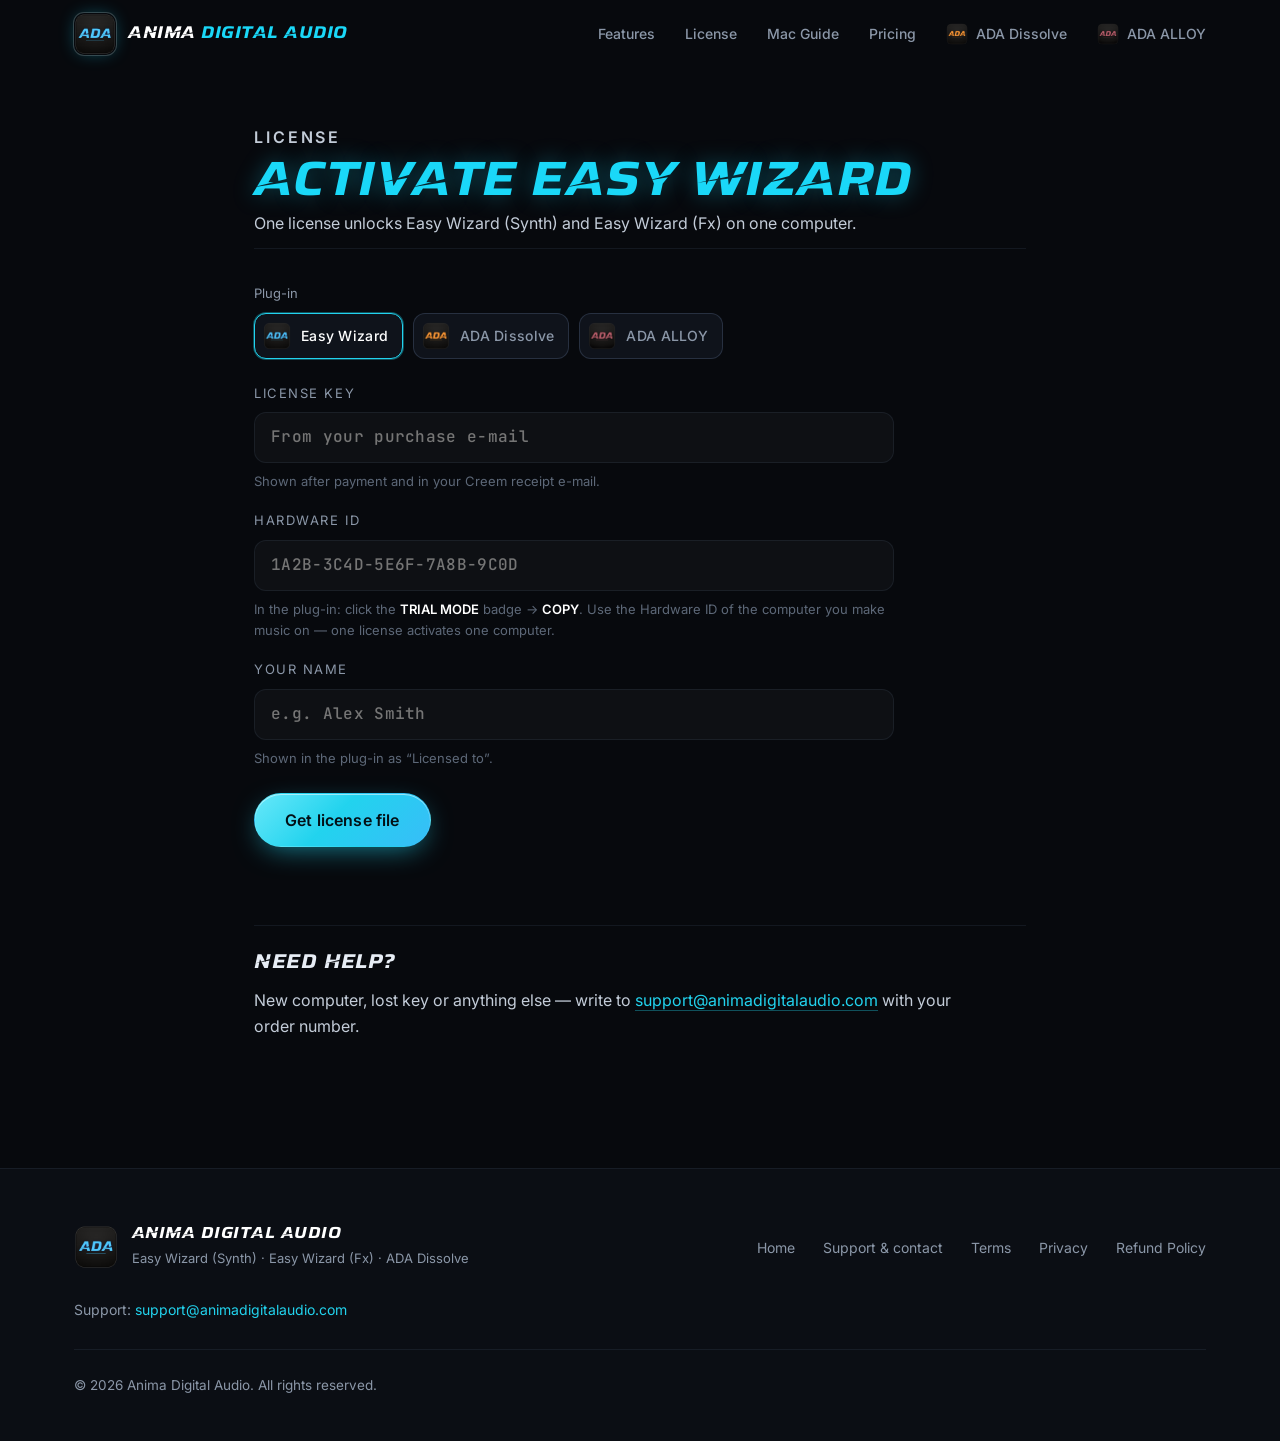
==== commit 61626a6b: "ADA ALLOY product page (alloy.html), nav links, activation option, theme Co-Authored-By: Claude Opus" ====
--- a/activate.html
+++ b/activate.html
@@ -28,6 +28,7 @@
       <a href="index.html#mac">Mac Guide</a>
       <a href="index.html#pricing">Pricing</a>
       <a class="nav__product" href="dissolve.html"><img src="assets/ada-dissolve.png" alt="" width="22" height="22">ADA Dissolve</a>
+      <a class="nav__product" href="alloy.html"><img src="assets/ada-alloy.png" alt="" width="22" height="22">ADA ALLOY</a>
     </nav>
   </div>
 </header>
@@ -43,6 +44,7 @@
           <legend>Plug-in</legend>
           <label><input type="radio" name="product" value="easywizard" checked><img src="assets/ada-easy-wizard.png" alt="" width="28" height="28">Easy Wizard</label>
           <label><input type="radio" name="product" value="dissolve"><img src="assets/ada-dissolve.png" alt="" width="28" height="28">ADA Dissolve</label>
+          <label><input type="radio" name="product" value="alloy"><img src="assets/ada-alloy.png" alt="" width="28" height="28">ADA ALLOY</label>
         </fieldset>
         <label>License key
           <input name="key" autocomplete="off" spellcheck="false" placeholder="From your purchase e-mail" required>
--- a/style.css
+++ b/style.css
@@ -948,3 +948,46 @@
 .act__product input { position: absolute; width: 1px; height: 1px; padding: 0; border: 0; opacity: 0; pointer-events: none; }
 .act__product label:has(input:checked) { border-color: var(--neon); color: #fff; box-shadow: 0 0 0 1px rgba(var(--neon-rgb), .35); }
 .act__product label:has(input:focus-visible) { outline: 2px solid var(--neon); outline-offset: 2px; }
+
+/* ADA Dissolve: amber tick marks */
+.theme-dissolve .ticks li::before {
+  background-image: url("data:image/svg+xml,%3Csvg xmlns='http://www.w3.org/2000/svg' viewBox='0 0 16 16'%3E%3Cpath d='M4 8.5l2.5 2.5L12 5.5' fill='none' stroke='%23ff9a36' stroke-width='2' stroke-linecap='round' stroke-linejoin='round'/%3E%3C/svg%3E");
+}
+
+/* =====================================================================
+   ADA ALLOY theme (alloy.html, activate.html?product=alloy):
+   the plug-in's muted wine-bordeaux on warm graphite
+   ===================================================================== */
+.theme-alloy {
+  --bg:        #0b0909;
+  --bg-2:      #110d0d;
+  --panel:     #171313;
+  --panel-2:   #1e1818;
+  --line:      rgba(230, 170, 175, 0.08);
+  --line-2:    rgba(230, 170, 175, 0.16);
+  --muted:     #a8999a;
+  --dim:       #786a6b;
+  --neon:      #c25d6b;
+  --neon-2:    #d98390;
+  --violet:    #8e3c48;
+  --neon-rgb:  194, 93, 107;
+  --neon2-rgb: 217, 131, 144;
+  --violet-rgb: 142, 60, 72;
+  --neon-hi:   #f0bcc3;
+  --code:      #efc9ce;
+  --title:     #c25d6b;
+  --title-rgb: 194, 93, 107;
+}
+.theme-alloy ::selection { background: rgba(194, 93, 107, .3); }
+.theme-alloy .promo--ew {
+  background: linear-gradient(120deg, rgba(255, 154, 54, .10), rgba(23, 19, 19, .9) 55%);
+  border-color: rgba(255, 154, 54, .25);
+}
+.theme-alloy .promo--ew:hover { border-color: rgba(255, 154, 54, .55); }
+.theme-alloy .promo--ew img { box-shadow: 0 10px 30px -10px rgba(255, 154, 54, .5); }
+.theme-alloy .promo--ew .eyebrow { color: #ffb456; }
+.theme-alloy .promo--ew .promo__title { color: #ff9a36; }
+.theme-alloy .ticks li::before {
+  background-image: url("data:image/svg+xml,%3Csvg xmlns='http://www.w3.org/2000/svg' viewBox='0 0 16 16'%3E%3Cpath d='M4 8.5l2.5 2.5L12 5.5' fill='none' stroke='%23c25d6b' stroke-width='2' stroke-linecap='round' stroke-linejoin='round'/%3E%3C/svg%3E");
+}
+.shot-frame--strip { aspect-ratio: 2 / 1; }
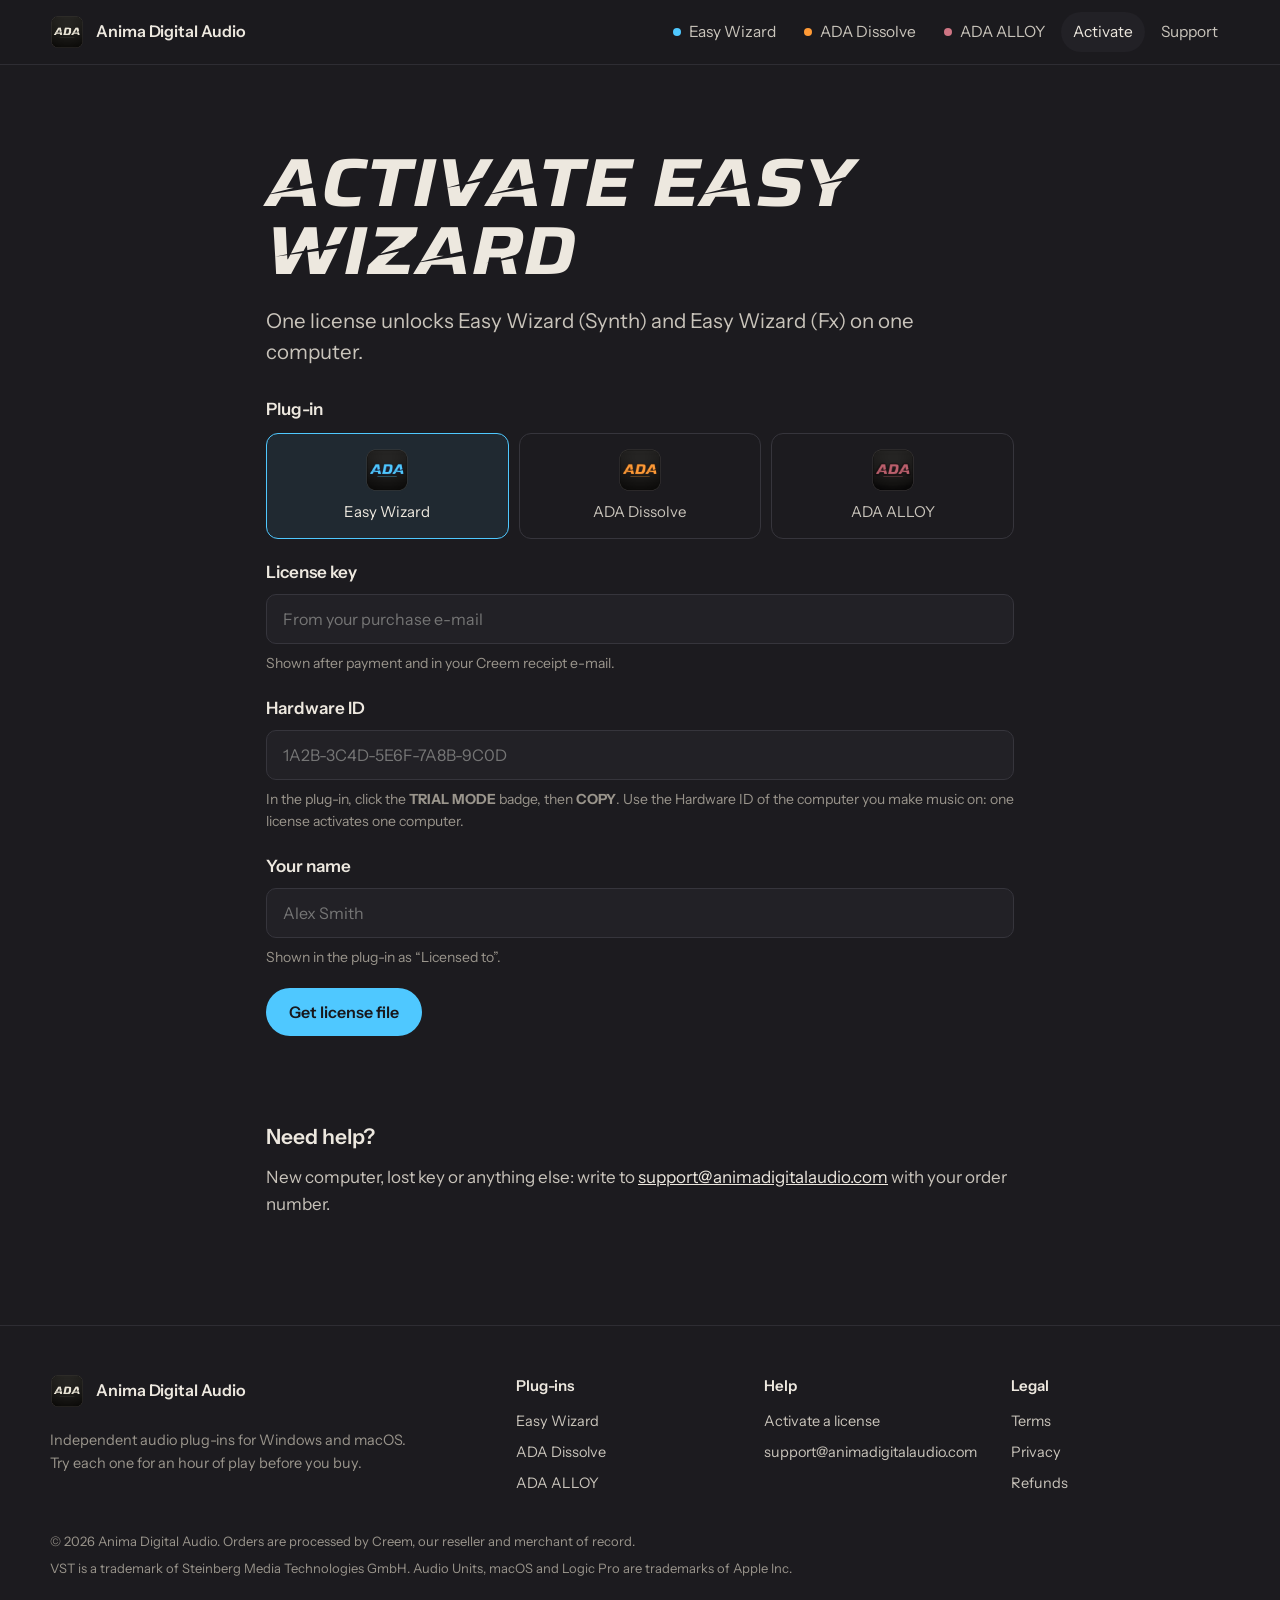
==== commit 0e079437: "Site redesign: studio home with plug-in line-up, Easy Wizard moves to easy-wizard.html, new product/" ====
--- a/activate.html
+++ b/activate.html
@@ -4,92 +4,83 @@
   <meta charset="utf-8">
   <meta name="viewport" content="width=device-width, initial-scale=1">
   <title>Activate your license — Anima Digital Audio</title>
-  <meta name="description" content="Activate your Easy Wizard or ADA Dissolve license: enter your license key and Hardware ID to download license.lic.">
-  <meta name="theme-color" content="#07090d">
+  <meta name="description" content="Activate Easy Wizard, ADA Dissolve or ADA ALLOY: enter your license key and Hardware ID to get license.lic.">
+  <meta name="theme-color" content="#1c1b1f">
   <meta name="robots" content="noindex">
-  <link rel="icon" type="image/png" href="assets/favicon.png">
+  <meta property="og:type" content="website">
+  <meta property="og:title" content="Activate your license — Anima Digital Audio">
+  <meta property="og:description" content="Activate Easy Wizard, ADA Dissolve or ADA ALLOY: enter your license key and Hardware ID to get license.lic.">
+  <meta property="og:image" content="https://animadigitalaudio.com/assets/covers/easy-wizard-cover-wide.jpg">
+  <meta property="og:url" content="https://animadigitalaudio.com/">
+  <meta name="twitter:card" content="summary_large_image">
+  <link rel="icon" type="image/png" href="assets/favicon-studio.png">
+  <link rel="apple-touch-icon" href="assets/apple-touch-icon-studio.png">
   <link rel="preconnect" href="https://fonts.googleapis.com">
   <link rel="preconnect" href="https://fonts.gstatic.com" crossorigin>
-  <link href="https://fonts.googleapis.com/css2?family=Inter:wght@400;500;600&family=JetBrains+Mono:wght@400;500&display=swap" rel="stylesheet">
+  <link href="https://fonts.googleapis.com/css2?family=Instrument+Sans:wght@400;500;600&display=swap" rel="stylesheet">
   <link rel="stylesheet" href="style.css">
   <script src="script.js" defer></script>
 </head>
-<body class="legal-page">
-<header class="nav is-scrolled" id="top">
-  <div class="nav__inner">
-    <a class="brand" href="index.html" aria-label="Anima Digital Audio — home">
-      <img src="assets/logo-mark.png" alt="" width="42" height="42">
-      <span>Anima <em>Digital Audio</em></span>
-    </a>
-    <button class="nav__toggle" aria-label="Open menu" aria-expanded="false" aria-controls="nav-links"><span></span><span></span></button>
-    <nav class="nav__links" id="nav-links">
-      <a href="index.html#features">Features</a>
-      <a href="index.html#activation">License</a>
-      <a href="index.html#mac">Mac Guide</a>
-      <a href="index.html#pricing">Pricing</a>
-      <a class="nav__product" href="dissolve.html"><img src="assets/ada-dissolve.png" alt="" width="22" height="22">ADA Dissolve</a>
-      <a class="nav__product" href="alloy.html"><img src="assets/ada-alloy.png" alt="" width="22" height="22">ADA ALLOY</a>
+<body data-product="">
+<a class="skip" href="#main">Skip to content</a>
+<header class="top">
+  <div class="wrap top__in">
+    <a class="brand" href="index.html"><img src="assets/ada-studio.png" alt="" width="34" height="34"><span>Anima Digital Audio</span></a>
+    <button class="menu-toggle" type="button" aria-expanded="false" aria-controls="menu">Menu</button>
+    <nav class="menu" id="menu" aria-label="Main">
+      <a class="plugin-link" href="easy-wizard.html" style="--c: var(--ew)"><i></i>Easy Wizard</a> <a class="plugin-link" href="dissolve.html" style="--c: var(--dissolve)"><i></i>ADA Dissolve</a> <a class="plugin-link" href="alloy.html" style="--c: var(--alloy)"><i></i>ADA ALLOY</a>
+      <a href="activate.html" aria-current="page">Activate</a>
+      <a href="index.html#support">Support</a>
     </nav>
   </div>
 </header>
-<main class="legal">
-  <div class="wrap legal__wrap">
-    <p class="eyebrow">License</p>
+
+<main id="main" class="doc">
+  <div class="wrap doc__in">
     <h1>Activate <span data-act-product>Easy Wizard</span></h1>
-    <p class="legal__date" data-act-sub>One license unlocks Easy Wizard (Synth) and Easy Wizard (Fx) on one computer.</p>
-
-    <section>
-      <form class="act" id="act" novalidate>
-        <fieldset class="act__product">
-          <legend>Plug-in</legend>
-          <label><input type="radio" name="product" value="easywizard" checked><img src="assets/ada-easy-wizard.png" alt="" width="28" height="28">Easy Wizard</label>
-          <label><input type="radio" name="product" value="dissolve"><img src="assets/ada-dissolve.png" alt="" width="28" height="28">ADA Dissolve</label>
-          <label><input type="radio" name="product" value="alloy"><img src="assets/ada-alloy.png" alt="" width="28" height="28">ADA ALLOY</label>
-        </fieldset>
-        <label>License key
-          <input name="key" autocomplete="off" spellcheck="false" placeholder="From your purchase e-mail" required>
-          <small>Shown after payment and in your Creem receipt e-mail.</small>
-        </label>
-        <label>Hardware ID
-          <input name="hwid" autocomplete="off" spellcheck="false" placeholder="1A2B-3C4D-5E6F-7A8B-9C0D" required>
-          <small data-act-hwid>In the plug-in: click the <strong>TRIAL MODE</strong> badge → <strong>COPY</strong>. Use the Hardware ID of the computer you make music on — one license activates one computer.</small>
-        </label>
-        <label>Your name
-          <input name="name" autocomplete="name" maxlength="80" placeholder="e.g. Alex Smith" required>
-          <small>Shown in the plug-in as “Licensed to”.</small>
-        </label>
-        <button class="btn btn--primary btn--large" type="submit">Get license file</button>
-        <p class="act__msg" role="status" aria-live="polite"></p>
-      </form>
-
-      <div class="act__done" id="act-done">
-        <p><strong>Your license file is ready.</strong> If the download didn't start, <a class="link" id="act-again" href="#">click here</a>.</p>
-        <p data-act-next>Now open Easy Wizard, click <strong>TRIAL MODE</strong> → <strong>LOAD LICENSE FILE</strong> and select <code>license.lic</code> (usually in your Downloads folder). Done — both plug-ins are unlocked.</p>
-      </div>
-    </section>
-
-    <section>
-      <h2>Need help?</h2>
-      <p>New computer, lost key or anything else — write to <a data-email href="mailto:support@animadigitalaudio.com">support@animadigitalaudio.com</a> with your order number.</p>
-    </section>
+    <p class="lede" data-act-sub>One license unlocks Easy Wizard (Synth) and Easy Wizard (Fx) on one computer.</p>
+    <form class="act" id="act" novalidate>
+      <fieldset><legend>Plug-in</legend><label class="act__pick" style="--c: var(--ew)"><input type="radio" name="product" value="easywizard" checked><img src="assets/ada-easy-wizard.png" alt="" width="44" height="44">Easy Wizard</label><label class="act__pick" style="--c: var(--dissolve)"><input type="radio" name="product" value="dissolve"><img src="assets/ada-dissolve.png" alt="" width="44" height="44">ADA Dissolve</label><label class="act__pick" style="--c: var(--alloy)"><input type="radio" name="product" value="alloy"><img src="assets/ada-alloy.png" alt="" width="44" height="44">ADA ALLOY</label></fieldset>
+      <label class="field">License key
+        <input name="key" autocomplete="off" spellcheck="false" placeholder="From your purchase e-mail" required>
+        <small>Shown after payment and in your Creem receipt e-mail.</small>
+      </label>
+      <label class="field">Hardware ID
+        <input name="hwid" autocomplete="off" spellcheck="false" placeholder="1A2B-3C4D-5E6F-7A8B-9C0D" required>
+        <small data-act-hwid></small>
+      </label>
+      <label class="field">Your name
+        <input name="name" autocomplete="name" maxlength="80" placeholder="Alex Smith" required>
+        <small>Shown in the plug-in as “Licensed to”.</small>
+      </label>
+      <div><button class="btn btn--buy" type="submit">Get license file</button></div>
+      <p class="act__msg" role="status" aria-live="polite"></p>
+    </form>
+    <div class="act__done" id="act-done">
+      <p><strong>Your license file is ready.</strong> If the download didn't start, <a id="act-again" href="#">download it again</a>.</p>
+      <p data-act-next style="margin:0"></p>
+    </div>
+    <h2>Need help?</h2>
+    <p>New computer, lost key or anything else: write to <a data-email href="mailto:support@animadigitalaudio.com">support@animadigitalaudio.com</a> with your order number.</p>
   </div>
 </main>
-<footer class="footer">
-  <div class="wrap footer__inner">
-    <div class="footer__brand">
-      <img src="assets/logo-mark.png" alt="" width="44" height="44" loading="lazy">
-      <div><strong>Anima Digital Audio</strong><small>Easy Wizard (Synth) · Easy Wizard (Fx) · ADA Dissolve</small></div>
+<footer class="foot">
+  <div class="wrap">
+    <div class="foot__grid">
+      <div>
+        <a class="brand" href="index.html"><img src="assets/ada-studio.png" alt="" width="34" height="34" loading="lazy"><span style="color: var(--bone)">Anima Digital Audio</span></a>
+        <p style="margin-top: 14px; max-width: 26em">Independent audio plug-ins for Windows and macOS. Try each one for an hour of play before you buy.</p>
+      </div>
+      <div><h4>Plug-ins</h4><ul><li><a href="easy-wizard.html">Easy Wizard</a></li><li><a href="dissolve.html">ADA Dissolve</a></li><li><a href="alloy.html">ADA ALLOY</a></li></ul></div>
+      <div><h4>Help</h4><ul><li><a href="activate.html">Activate a license</a></li><li><a data-email href="mailto:support@animadigitalaudio.com">support@animadigitalaudio.com</a></li></ul></div>
+      <div><h4>Legal</h4><ul><li><a href="terms.html">Terms</a></li><li><a href="privacy.html">Privacy</a></li><li><a href="refund.html">Refunds</a></li></ul></div>
     </div>
-    <nav class="footer__links" aria-label="Legal">
-      <a href="index.html">Home</a>
-      <a data-support href="mailto:support@animadigitalaudio.com">Support &amp; contact</a>
-      <a href="terms.html">Terms</a>
-      <a href="privacy.html">Privacy</a>
-      <a href="refund.html">Refund Policy</a>
-    </nav>
-    <p class="footer__contact">Support: <a data-email href="mailto:support@animadigitalaudio.com">support@animadigitalaudio.com</a></p>
-    <p class="footer__copy">© 2026 Anima Digital Audio. All rights reserved.</p>
+    <div class="foot__legal">
+      <p style="margin:0">© 2026 Anima Digital Audio. Orders are processed by Creem, our reseller and merchant of record.</p>
+      <p style="margin:0">VST is a trademark of Steinberg Media Technologies GmbH. Audio Units, macOS and Logic Pro are trademarks of Apple Inc.</p>
+    </div>
   </div>
 </footer>
+<div class="toast" role="status" aria-live="polite"></div>
 </body>
 </html>
--- a/style.css
+++ b/style.css
@@ -1,45 +1,8 @@
 /* =====================================================================
-   Easy Wizard — Anima Digital Audio
-   Dark premium theme · neon-blue + chrome accents (matches the plug-in UI)
+   Anima Digital Audio — studio site (2026-11 redesign)
+   One graphite ground, bone text; every plug-in brings its own colour
+   (--accent), set by the page (body.p-*) or by the home line-up switcher.
    ===================================================================== */
-
-:root {
-  --bg:        #07090d;
-  --bg-2:      #0b0e14;
-  --panel:     #0f131b;
-  --panel-2:   #141a24;
-  --line:      rgba(160, 200, 255, 0.08);
-  --line-2:    rgba(160, 200, 255, 0.16);
-
-  --text:      #e7edf5;
-  --muted:     #8b97a8;
-  --dim:       #5d6878;
-
-  --neon:      #22d3ee;      /* cyan, like the plug-in's labels */
-  --neon-2:    #38bdf8;
-  --violet:    #8b7cf6;      /* the cube's purple edge */
-  --neon-rgb:  34, 211, 238;
-  --neon2-rgb: 56, 189, 248;
-  --violet-rgb: 139, 124, 246;
-  --neon-hi:   #67e8f9;
-  --code:      #a5f3fc;
-  --glow:      0 0 24px rgba(var(--neon-rgb), 0.35);
-
-  --chrome:    linear-gradient(180deg, #ffffff 0%, #c9d3df 38%, #7f8a99 52%, #e6ecf3 70%, #9aa6b5 100%);
-  --chrome-soft: linear-gradient(180deg, #ffffff 0%, #e3e9f0 40%, #aab5c3 75%, #8793a3 100%);
-
-  --radius:    14px;
-  --radius-lg: 22px;
-
-  --f-display: "Anima Display", "Inter", system-ui, sans-serif;   /* the plug-in's own title font (SIL OFL) */
-  --title:     #1ad8f8;
-  --title-rgb: 26, 216, 248;                                      /* plug-in title colour */
-  --f-body:    "Inter", system-ui, -apple-system, "Segoe UI", sans-serif;
-  --f-mono:    "JetBrains Mono", ui-monospace, "SF Mono", Consolas, monospace;
-
-  --wrap:      1180px;
-  --nav-h:     68px;
-}
 
 @font-face {
   font-family: "Anima Display";
@@ -49,945 +12,348 @@
   font-display: swap;
 }
 
-*,
-*::before,
-*::after { box-sizing: border-box; }
-
-html {
-  scroll-behavior: smooth;
-  scroll-padding-top: calc(var(--nav-h) + 12px);
-  -webkit-text-size-adjust: 100%;
-}
+:root {
+  --ground: #1c1b1f;
+  --ground-2: #222126;
+  --panel: #28272d;
+  --line: #36353c;
+  --line-soft: #2e2d33;
+  --bone: #ede8df;
+  --bone-2: #c9c4bb;
+  --dust: #9a958c;
+
+  --ew: #4fc8ff;
+  --dissolve: #ff9a36;
+  --alloy: #cf7584;
+  --vocal: #e8e8e2;
+  --muse: #bea0ff;
+
+  --accent: var(--bone);
+  --accent-ink: #18171b;
+
+  --display: "Anima Display", "Instrument Sans", system-ui, sans-serif;
+  --text: "Instrument Sans", system-ui, -apple-system, "Segoe UI", sans-serif;
+
+  --wrap: 1180px;
+  --gutter: clamp(16px, 4vw, 40px);
+  --r-small: 6px;
+  --r-frame: 14px;
+  color-scheme: dark;
+}
+
+body.p-easywizard { --accent: var(--ew); }
+body.p-dissolve   { --accent: var(--dissolve); }
+body.p-alloy      { --accent: var(--alloy); }
+
+*, *::before, *::after { box-sizing: border-box; }
+html { -webkit-text-size-adjust: 100%; scroll-behavior: smooth; }
+@media (prefers-reduced-motion: reduce) { html { scroll-behavior: auto; } *, *::before, *::after { transition: none !important; animation: none !important; } }
 
 body {
   margin: 0;
-  background: var(--bg);
-  color: var(--text);
-  font: 400 16px/1.65 var(--f-body);
+  background: var(--ground);
+  color: var(--bone);
+  font: 400 17px/1.6 var(--text);
   -webkit-font-smoothing: antialiased;
-  overflow-x: hidden;
-}
-
+  text-rendering: optimizeLegibility;
+}
 img { max-width: 100%; height: auto; display: block; }
-a { color: inherit; text-decoration: none; }
-code { font-family: var(--f-mono); font-size: 0.92em; color: var(--code); }
-strong { color: #fff; font-weight: 600; }
-
-.wrap {
-  width: 100%;
-  max-width: var(--wrap);
-  margin-inline: auto;
-  padding-inline: 24px;
-}
-
-::selection { background: rgba(var(--neon-rgb), 0.3); color: #fff; }
-
-:focus-visible {
-  outline: 2px solid var(--neon);
-  outline-offset: 3px;
-  border-radius: 6px;
-}
-
-/* ---------- shared text ---------- */
-.eyebrow {
-  display: inline-flex;
-  align-items: center;
-  gap: 10px;
-  margin: 0 0 14px;
-  font: 600 12px/1 var(--f-body);
-  letter-spacing: 0.18em;
-  text-transform: uppercase;
-  color: var(--neon);
-}
-.eyebrow .dot {
-  width: 7px; height: 7px; border-radius: 50%;
-  background: var(--neon);
-  box-shadow: var(--glow);
-  animation: pulse 2.4s ease-in-out infinite;
-}
-
-h1, h2, h3 { font-family: var(--f-display); font-weight: 400; margin: 0; letter-spacing: 0.01em; }
-h2 { font-size: clamp(28px, 3.6vw, 44px); line-height: 1.12; }
-h3 { font-size: 19px; line-height: 1.3; letter-spacing: 0.02em; }
-
-.chrome {
-  background: var(--chrome-soft);
-  -webkit-background-clip: text;
-  background-clip: text;
-  color: transparent;
-}
+a { color: inherit; }
+p { margin: 0 0 1em; }
+h1, h2, h3 { margin: 0; font-weight: 400; }
+code { font: 0.92em/1.4 ui-monospace, "SF Mono", Menlo, Consolas, monospace; background: var(--panel); padding: 0.1em 0.35em; border-radius: 4px; }
+:focus-visible { outline: 2px solid var(--accent); outline-offset: 3px; border-radius: 4px; }
+::selection { background: var(--accent); color: var(--accent-ink); }
+
+.wrap { width: min(100% - 2 * var(--gutter), var(--wrap)); margin-inline: auto; }
+.skip { position: absolute; left: -999px; top: 8px; background: var(--bone); color: var(--ground); padding: 8px 12px; z-index: 100; border-radius: var(--r-small); }
+.skip:focus { left: 8px; }
+
+/* ---------- type ---------- */
+.display { font-family: var(--display); letter-spacing: 0.01em; line-height: 0.95; }
+.h-xl { font-family: var(--display); font-size: clamp(52px, 9vw, 120px); line-height: 0.9; letter-spacing: 0.005em; }
+.h-l  { font-family: var(--display); font-size: clamp(36px, 5.2vw, 64px); line-height: 1; }
+.h-m  { font-family: var(--text); font-weight: 600; font-size: clamp(24px, 2.6vw, 32px); line-height: 1.2; letter-spacing: -0.01em; }
+.h-s  { font-family: var(--text); font-weight: 600; font-size: 19px; line-height: 1.3; }
+.lede { font-size: clamp(18px, 1.6vw, 21px); line-height: 1.55; color: var(--bone-2); max-width: 34em; }
+.muted { color: var(--dust); }
+.small { font-size: 14.5px; line-height: 1.5; }
+.measure { max-width: 38em; }
 
 /* ---------- buttons ---------- */
 .btn {
-  --h: 46px;
-  display: inline-flex;
-  align-items: center;
-  justify-content: center;
-  gap: 8px;
-  height: var(--h);
-  padding: 0 22px;
-  border-radius: 999px;
-  font: 600 15px/1 var(--f-body);
-  letter-spacing: 0.01em;
-  border: 1px solid transparent;
-  cursor: pointer;
-  transition: transform .2s ease, box-shadow .25s ease, background .25s ease, border-color .25s ease, color .25s ease;
-  white-space: nowrap;
-}
-.btn:active { transform: translateY(1px) scale(.99); }
-.btn--small { --h: 38px; padding: 0 18px; font-size: 14px; }
-.btn--large { --h: 54px; padding: 0 30px; font-size: 16px; }
-.btn--block { width: 100%; }
-
-.btn--primary {
-  color: #031016;
-  background: linear-gradient(135deg, var(--neon-hi) 0%, var(--neon) 45%, var(--neon-2) 100%);
-  box-shadow: 0 8px 28px -8px rgba(var(--neon-rgb), 0.65), inset 0 1px 0 rgba(255,255,255,.5);
-}
-.btn--primary:hover {
-  transform: translateY(-2px);
-  box-shadow: 0 14px 36px -8px rgba(var(--neon-rgb), 0.85), inset 0 1px 0 rgba(255,255,255,.6);
-}
-
-.btn--chrome {
-  color: #0b0e14;
-  background: linear-gradient(180deg, #f8fafc 0%, #cfd8e3 45%, #9aa6b5 55%, #e2e8f0 100%);
-  box-shadow: 0 8px 24px -10px rgba(220, 230, 245, .45), inset 0 1px 0 #fff;
-}
-.btn--chrome:hover {
-  transform: translateY(-2px);
-  box-shadow: 0 14px 30px -10px rgba(220, 230, 245, .6), inset 0 1px 0 #fff;
-}
-
-/* ---------- reveal on scroll ---------- */
-.reveal { opacity: 0; transform: translateY(22px); transition: opacity .8s ease, transform .8s cubic-bezier(.2,.7,.2,1); }
-.reveal.is-visible { opacity: 1; transform: none; }
-.no-js .reveal { opacity: 1; transform: none; }
+  display: inline-flex; align-items: center; justify-content: center; gap: 10px;
+  min-height: 48px; padding: 0 22px;
+  border-radius: 999px; border: 1px solid transparent;
+  font: 600 16px/1 var(--text); text-decoration: none; cursor: pointer;
+  transition: background-color .15s, border-color .15s, color .15s;
+}
+.btn--buy { background: var(--accent); color: var(--accent-ink); }
+.btn--buy:hover { background: color-mix(in srgb, var(--accent) 86%, white); }
+.btn--line { border-color: var(--line); color: var(--bone); background: transparent; }
+.btn--line:hover { border-color: var(--bone-2); }
+.btn--small { min-height: 38px; padding: 0 16px; font-size: 14.5px; }
+.btn .price-tag { font-weight: 500; opacity: 0.8; }
+.btn.is-soon { opacity: .55; cursor: default; }
+.actions { display: flex; flex-wrap: wrap; gap: 12px; align-items: center; }
+
+/* ---------- header ---------- */
+.top {
+  position: sticky; top: 0; z-index: 50;
+  background: color-mix(in srgb, var(--ground) 88%, transparent);
+  backdrop-filter: blur(12px); -webkit-backdrop-filter: blur(12px);
+  border-bottom: 1px solid var(--line-soft);
+}
+.top__in { display: flex; align-items: center; justify-content: space-between; gap: 20px; min-height: 64px; }
+.brand { display: inline-flex; align-items: center; gap: 12px; text-decoration: none; }
+.brand img { width: 34px; height: 34px; border-radius: 8px; }
+.brand span { font-weight: 600; font-size: 16px; letter-spacing: -0.005em; }
+.menu { display: flex; align-items: center; gap: 4px; }
+.menu a { text-decoration: none; padding: 8px 12px; border-radius: 999px; color: var(--bone-2); font-size: 15.5px; }
+.menu a:hover, .menu a[aria-current="page"] { color: var(--bone); background: var(--ground-2); }
+.menu .plugin-link { display: inline-flex; align-items: center; gap: 8px; }
+.menu .plugin-link i { width: 8px; height: 8px; border-radius: 50%; background: var(--c); }
+.menu-toggle { display: none; background: none; border: 1px solid var(--line); color: var(--bone); border-radius: 999px; min-height: 38px; padding: 0 14px; font: 500 15px var(--text); cursor: pointer; }
+
+@media (max-width: 860px) {
+  .menu-toggle { display: inline-flex; align-items: center; }
+  .menu { display: none; position: absolute; left: 0; right: 0; top: 100%; flex-direction: column; align-items: stretch; gap: 0; padding: 8px var(--gutter) 16px; background: var(--ground); border-bottom: 1px solid var(--line); }
+  .top.is-open .menu { display: flex; }
+  .menu a { padding: 12px 4px; border-radius: 0; border-bottom: 1px solid var(--line-soft); }
+}
+
+/* ---------- sections ---------- */
+.section { padding: clamp(64px, 8vw, 104px) 0; }
+.section + .section { border-top: 1px solid var(--line-soft); }
+.section__head { display: grid; gap: 18px; margin-bottom: clamp(36px, 5vw, 56px); max-width: 44em; }
 
 /* =====================================================================
-   NAV
+   HOME
    ===================================================================== */
-.nav {
-  position: fixed;
-  inset: 0 0 auto 0;
-  z-index: 50;
-  height: var(--nav-h);
-  transition: background .3s ease, border-color .3s ease, backdrop-filter .3s ease;
-  border-bottom: 1px solid transparent;
-}
-.nav.is-scrolled {
-  background: rgba(7, 9, 13, 0.78);
-  backdrop-filter: blur(14px) saturate(140%);
-  -webkit-backdrop-filter: blur(14px) saturate(140%);
-  border-bottom-color: var(--line);
-}
-.nav__inner {
-  max-width: var(--wrap);
-  height: 100%;
-  margin-inline: auto;
-  padding-inline: 24px;
-  display: flex;
-  align-items: center;
-  justify-content: space-between;
-  gap: 24px;
-}
-
-.brand { display: inline-flex; align-items: center; gap: 12px; }
-.brand img { width: 42px; height: 42px; border-radius: 10px; box-shadow: 0 0 0 1px rgba(255,255,255,.18), 0 0 18px -4px rgba(var(--title-rgb),.45); }
-.brand span { font: 400 17px/1 var(--f-display); letter-spacing: 0.03em; color: #fff; }
-.brand em { font-style: normal; color: var(--title); }
-
-.nav__links { display: flex; align-items: center; gap: 30px; }
-.nav__links a:not(.btn) {
-  position: relative;
-  font-size: 14px;
-  font-weight: 500;
-  color: var(--muted);
-  transition: color .2s ease;
-}
-.nav__links a:not(.btn)::after {
-  content: "";
-  position: absolute;
-  left: 0; right: 0; bottom: -6px;
-  height: 2px;
-  border-radius: 2px;
-  background: var(--neon);
-  box-shadow: var(--glow);
-  transform: scaleX(0);
-  transition: transform .25s ease;
-}
-.nav__links a:not(.btn):hover,
-.nav__links a.is-current { color: #fff; }
-.nav__links a:not(.btn):hover::after,
-.nav__links a.is-current::after { transform: scaleX(1); }
-
-.nav__toggle {
-  display: none;
-  width: 42px; height: 42px;
-  border: 1px solid var(--line-2);
-  border-radius: 10px;
-  background: transparent;
-  cursor: pointer;
-  position: relative;
-}
-.nav__toggle span {
-  position: absolute;
-  left: 11px; right: 11px;
-  height: 2px;
-  background: #fff;
-  border-radius: 2px;
-  transition: transform .25s ease, top .25s ease;
-}
-.nav__toggle span:first-child { top: 15px; }
-.nav__toggle span:last-child  { top: 24px; }
-.nav.is-open .nav__toggle span:first-child { top: 20px; transform: rotate(45deg); }
-.nav.is-open .nav__toggle span:last-child  { top: 20px; transform: rotate(-45deg); }
+.home-hero { padding: clamp(48px, 7vw, 96px) 0 clamp(56px, 8vw, 104px); }
+.home-hero__title { max-width: 11em; }
+.home-hero__intro { margin-top: 26px; }
+
+/* the line-up switcher: three plates choose which plug-in fills the stage */
+.lineup { margin-top: clamp(40px, 6vw, 72px); display: grid; grid-template-columns: 240px 1fr; gap: clamp(20px, 3vw, 40px); align-items: start; }
+.lineup__tabs { display: grid; gap: 10px; }
+.plate-tab {
+  --c: var(--bone);
+  display: grid; grid-template-columns: 52px 1fr; gap: 14px; align-items: center;
+  width: 100%; padding: 10px 14px 10px 10px; text-align: left;
+  background: transparent; border: 1px solid var(--line-soft); border-radius: 12px;
+  color: var(--bone-2); font: inherit; cursor: pointer;
+  transition: border-color .2s, background-color .2s, color .2s;
+}
+.plate-tab img { width: 52px; height: 52px; border-radius: 11px; }
+.plate-tab b { display: block; font-family: var(--display); font-weight: 400; font-size: 22px; line-height: 1; color: var(--bone); }
+.plate-tab small { display: block; margin-top: 4px; font-size: 13.5px; color: var(--dust); }
+.plate-tab:hover { border-color: var(--line); }
+.plate-tab[aria-selected="true"] { border-color: var(--c); background: color-mix(in srgb, var(--c) 7%, transparent); }
+.plate-tab[aria-selected="true"] b { color: var(--c); }
+
+.stage { position: relative; }
+.stage__frame {
+  position: relative; border-radius: var(--r-frame); overflow: hidden;
+  background: #000; border: 1px solid var(--line);
+  aspect-ratio: 16 / 10;
+  box-shadow: 0 40px 80px -40px color-mix(in srgb, var(--accent) 45%, transparent);
+  transition: box-shadow .5s;
+}
+.stage__frame img { position: absolute; inset: 0; width: 100%; height: 100%; object-fit: contain; opacity: 0; transition: opacity .45s; }
+.stage__frame img.is-on { opacity: 1; }
+.stage__bar { display: flex; flex-wrap: wrap; gap: 16px 28px; align-items: center; justify-content: space-between; margin-top: 22px; }
+.stage__name { font-family: var(--display); font-size: clamp(30px, 3.4vw, 42px); line-height: 1; color: var(--accent); transition: color .4s; }
+.stage__line { color: var(--bone-2); margin: 6px 0 0; }
+.stage__panel[hidden] { display: none; }
+
+@media (max-width: 860px) {
+  .lineup { grid-template-columns: 1fr; }
+  .lineup__tabs { grid-template-columns: repeat(3, 1fr); gap: 8px; }
+  .plate-tab { grid-template-columns: 1fr; justify-items: center; text-align: center; padding: 10px 6px; gap: 8px; }
+  .plate-tab img { width: 44px; height: 44px; }
+  .plate-tab b { font-size: 16px; }
+  .plate-tab small { display: none; }
+}
+
+/* plug-in rows on the home page */
+.plugin-row { display: grid; grid-template-columns: minmax(0, 5fr) minmax(0, 7fr); gap: clamp(28px, 5vw, 72px); align-items: center; padding: clamp(40px, 6vw, 72px) 0; border-top: 1px solid var(--line-soft); }
+.plugin-row:first-of-type { border-top: 0; padding-top: 0; }
+.plugin-row:nth-of-type(even) { grid-template-columns: minmax(0, 7fr) minmax(0, 5fr); }
+.plugin-row:nth-of-type(even) .plugin-row__text { order: 2; }
+.plugin-row__name { display: flex; align-items: center; gap: 16px; }
+.plugin-row__name img { width: 56px; height: 56px; border-radius: 12px; }
+.plugin-row__name h3 { font-family: var(--display); font-size: clamp(34px, 4vw, 48px); line-height: 1; color: var(--c); }
+.plugin-row__kind { color: var(--bone-2); margin: 14px 0 18px; font-size: 18px; }
+.plugin-row img.shot { border-radius: 10px; border: 1px solid var(--line); }
+.facts { display: grid; grid-template-columns: auto 1fr; gap: 6px 22px; margin: 22px 0 26px; font-size: 15.5px; }
+.facts dt { color: var(--dust); }
+.facts dd { margin: 0; }
+@media (max-width: 860px) {
+  .plugin-row, .plugin-row:nth-of-type(even) { grid-template-columns: 1fr; }
+  .plugin-row:nth-of-type(even) .plugin-row__text { order: 0; }
+}
+
+/* in development */
+.bench { display: grid; grid-template-columns: repeat(2, minmax(0, 1fr)); gap: clamp(20px, 3vw, 40px); }
+.bench__item { display: grid; grid-template-columns: 72px 1fr; gap: 20px; align-items: start; }
+.bench__item img { width: 72px; height: 72px; border-radius: 14px; }
+.bench__item h3 { font-family: var(--display); font-size: 28px; line-height: 1; color: var(--c); margin-bottom: 8px; }
+.bench__item p { color: var(--bone-2); margin: 0; }
+.bench__state { display: inline-block; margin-top: 12px; font-size: 13.5px; color: var(--dust); border: 1px solid var(--line); border-radius: 999px; padding: 3px 10px; }
+@media (max-width: 760px) { .bench { grid-template-columns: 1fr; } }
+
+/* promises: plain two-column statements */
+.promises { display: grid; grid-template-columns: repeat(3, minmax(0, 1fr)); gap: 36px clamp(24px, 4vw, 56px); }
+.promises h3 { margin-bottom: 8px; }
+.promises p { color: var(--bone-2); margin: 0; }
+@media (max-width: 860px) { .promises { grid-template-columns: 1fr 1fr; } }
+@media (max-width: 560px) { .promises { grid-template-columns: 1fr; } }
 
 /* =====================================================================
-   HERO
+   PRODUCT PAGES
    ===================================================================== */
-.hero {
-  position: relative;
-  padding: calc(var(--nav-h) + 64px) 0 96px;
-  overflow: hidden;
-  isolation: isolate;
-}
-.hero__glow {
-  position: absolute;
-  inset: -20% -10% auto -10%;
-  height: 900px;
-  z-index: -2;
-  background:
-    radial-gradient(40% 45% at 72% 38%, rgba(var(--neon-rgb), .22), transparent 70%),
-    radial-gradient(30% 35% at 88% 70%, rgba(var(--violet-rgb), .18), transparent 70%),
-    radial-gradient(35% 40% at 10% 20%, rgba(var(--neon2-rgb), .10), transparent 70%);
-  filter: blur(10px);
-}
-.hero__grid {
-  position: absolute;
-  inset: 0;
-  z-index: -1;
-  background-image:
-    linear-gradient(var(--line) 1px, transparent 1px),
-    linear-gradient(90deg, var(--line) 1px, transparent 1px);
-  background-size: 56px 56px;
-  mask-image: radial-gradient(70% 60% at 50% 30%, #000 30%, transparent 80%);
-  -webkit-mask-image: radial-gradient(70% 60% at 50% 30%, #000 30%, transparent 80%);
-}
-
-.hero__inner {
-  display: grid;
-  grid-template-columns: minmax(0, 0.9fr) minmax(0, 1.1fr);
-  align-items: center;
-  gap: 56px;
-}
-
-.hero__title {
-  display: flex;
-  flex-direction: column;
-  font-size: clamp(54px, 8.2vw, 104px);
-  line-height: 0.98;
-  letter-spacing: 0.01em;
-  color: var(--title);
-  text-shadow: 0 0 28px rgba(var(--title-rgb), .45), 0 0 2px rgba(var(--title-rgb), .8);
-}
-.hero__title span { display: block; white-space: nowrap; }
-.shot-frame--wide { aspect-ratio: 1100 / 720; }
-.hero__title--long { font-size: clamp(46px, 6.4vw, 84px); }
-
-.hero__tags { display: flex; gap: 18px; margin: 18px 0 0; }
-.hero__tags span {
-  font: 400 22px/1 var(--f-display);
-  letter-spacing: .04em;
-  color: #d0d4da;                     /* like "(SYNTH)" next to the title in the plug-in */
-}
-
-.hero__lead {
-  margin: 22px 0 0;
-  max-width: 34ch;
-  font-size: clamp(17px, 1.6vw, 20px);
-  color: #c3ccd8;
-}
-
-.hero__cta { display: flex; flex-wrap: wrap; gap: 14px; margin-top: 34px; }
-
-.hero__facts {
-  display: flex;
-  flex-wrap: wrap;
-  gap: 10px 28px;
-  margin: 38px 0 0;
-  padding: 0;
-  list-style: none;
-  font-size: 14px;
-  color: var(--muted);
-}
-.hero__facts strong { font: 400 22px/1 var(--f-display); color: var(--title); margin-right: 6px; }
-
-/* screenshot */
-.hero__shot { margin: 0; position: relative; }
-.shot-switch {
-  display: inline-flex;
-  padding: 4px;
-  margin-bottom: 14px;
-  border-radius: 999px;
-  background: var(--panel);
-  border: 1px solid var(--line-2);
-}
-.shot-switch button {
-  border: 0;
-  cursor: pointer;
-  padding: 8px 16px;
-  border-radius: 999px;
-  background: transparent;
-  color: var(--muted);
-  font: 600 13px/1 var(--f-body);
-  transition: background .25s ease, color .25s ease, box-shadow .25s ease;
-}
-.shot-switch button[aria-selected="true"] {
-  color: #031016;
-  background: var(--neon);
-  box-shadow: var(--glow);
-}
-
-.shot-frame {
-  position: relative;
-  aspect-ratio: 1240 / 1000;
-  border-radius: var(--radius-lg);
-  overflow: hidden;
-  background: var(--panel);
-  border: 1px solid var(--line-2);
-  box-shadow:
-    0 40px 90px -30px rgba(0, 0, 0, .9),
-    0 0 0 1px rgba(255,255,255,.02),
-    0 0 80px -20px rgba(var(--neon-rgb), .35);
-  transform: perspective(1400px) rotateY(-7deg) rotateX(3deg);
-  transition: transform .7s cubic-bezier(.2,.7,.2,1), box-shadow .5s ease;
-}
-.shot-frame:hover {
-  transform: perspective(1400px) rotateY(0) rotateX(0);
-  box-shadow: 0 40px 90px -30px rgba(0, 0, 0, .9), 0 0 110px -20px rgba(var(--neon-rgb), .5);
-}
-.shot-frame::after {                     /* glass sheen */
-  content: "";
-  position: absolute;
-  inset: 0;
-  pointer-events: none;
-  background: linear-gradient(115deg, rgba(255,255,255,.08) 0%, transparent 30%);
-}
-.shot {
-  position: absolute;
-  inset: 0;
-  width: 100%;
-  height: 100%;
-  object-fit: cover;
-  opacity: 0;
-  transition: opacity .5s ease;
-}
-.shot.is-active { opacity: 1; }
-
-.hero__shot figcaption {
-  margin-top: 14px;
-  font-size: 12px;
-  letter-spacing: .1em;
-  text-transform: uppercase;
-  color: var(--dim);
-}
-
-/* =====================================================================
-   SECTIONS
-   ===================================================================== */
-.section { padding: 110px 0; position: relative; }
-.section--band {
-  background:
-    linear-gradient(180deg, transparent, rgba(var(--neon-rgb), .03) 50%, transparent),
-    var(--bg-2);
-  border-block: 1px solid var(--line);
-}
-.section__head { max-width: 720px; margin-bottom: 56px; }
-.section__head--center { margin-inline: auto; text-align: center; }
-.section__lead { margin: 18px 0 0; font-size: 18px; color: var(--muted); max-width: 60ch; }
-
-/* ---------- features ---------- */
-.features {
-  display: grid;
-  grid-template-columns: repeat(3, minmax(0, 1fr));
-  gap: 20px;
-}
-.card {
-  position: relative;
-  padding: 30px;
-  border-radius: var(--radius-lg);
-  background: linear-gradient(180deg, var(--panel-2), var(--panel));
-  border: 1px solid var(--line);
-  overflow: hidden;
-  transition: transform .35s ease, border-color .35s ease, box-shadow .35s ease;
-}
-.card::before {                          /* neon edge on hover */
-  content: "";
-  position: absolute;
-  inset: 0;
-  border-radius: inherit;
-  padding: 1px;
-  background: linear-gradient(140deg, rgba(var(--neon-rgb),.7), transparent 40%, transparent 60%, rgba(139,124,246,.6));
-  -webkit-mask: linear-gradient(#000 0 0) content-box, linear-gradient(#000 0 0);
-  -webkit-mask-composite: xor;
-  mask-composite: exclude;
-  opacity: 0;
-  transition: opacity .35s ease;
-  pointer-events: none;
-}
-.card:hover { transform: translateY(-4px); box-shadow: 0 24px 50px -24px rgba(0,0,0,.8), 0 0 40px -18px rgba(var(--neon-rgb),.4); }
-.card:hover::before { opacity: 1; }
-
-.card h3 { margin-bottom: 12px; }
-.card p { margin: 0; color: var(--muted); font-size: 15px; }
-.card p strong { color: #dbe4ee; }
-.card p em { color: var(--neon); font-style: normal; font-weight: 500; }
-
-.card--wide { grid-column: span 2; }
-.card--wide-end { grid-column: span 2; }
-.card--orb { grid-row: span 2; display: flex; flex-direction: column; }
-.orb-stage { position: relative; aspect-ratio: 1; width: min(100%, 360px); margin: -6px auto 14px; }
-.orb-fallback, .orb-canvas {
-  position: absolute; inset: 0; width: 100%; height: 100%; border-radius: 50%;
-  -webkit-mask-image: radial-gradient(closest-side, #000 72%, transparent 100%);
-          mask-image: radial-gradient(closest-side, #000 72%, transparent 100%);
-}
-.orb-canvas { opacity: 0; transition: opacity .6s ease; cursor: pointer; touch-action: none; }
-.orb-canvas.is-live { opacity: 1; }
-.orb-hint {
-  position: absolute; left: 0; right: 0; bottom: 4px; text-align: center; pointer-events: none;
-  font: 500 11px/1 var(--f-mono); letter-spacing: .18em; text-transform: uppercase; color: var(--dim);
-}
-
-.card__icon {
-  width: 52px; height: 52px;
-  display: grid;
-  place-items: center;
-  margin-bottom: 20px;
-  border-radius: 14px;
-  background: rgba(var(--neon-rgb), .08);
-  border: 1px solid rgba(var(--neon-rgb), .25);
-}
-.card__icon svg {
-  width: 30px; height: 30px;
-  fill: none;
-  stroke: var(--neon);
-  stroke-width: 2.4;
-  stroke-linecap: round;
-  stroke-linejoin: round;
-  filter: drop-shadow(0 0 6px rgba(var(--neon-rgb),.6));
-}
-
-.ticks { list-style: none; margin: 20px 0 0; padding: 0; display: grid; gap: 10px; }
-.ticks li { position: relative; padding-left: 28px; font-size: 15px; color: #c3ccd8; }
-.ticks li::before {
-  content: "";
-  position: absolute;
-  left: 0; top: 4px;
-  width: 17px; height: 17px;
-  border-radius: 50%;
-  background: rgba(var(--neon-rgb),.12) url("data:image/svg+xml,%3Csvg xmlns='http://www.w3.org/2000/svg' viewBox='0 0 16 16'%3E%3Cpath d='M4 8.5l2.5 2.5L12 5.5' fill='none' stroke='%2322d3ee' stroke-width='2' stroke-linecap='round' stroke-linejoin='round'/%3E%3C/svg%3E") center/12px no-repeat;
-  box-shadow: inset 0 0 0 1px rgba(var(--neon-rgb),.4);
-}
-.card--wide .ticks { grid-template-columns: repeat(3, minmax(0, 1fr)); }
-
-/* ---------- demo ---------- */
-.demo {
-  display: grid;
-  grid-template-columns: minmax(0, 1.1fr) minmax(0, .9fr);
-  align-items: center;
-  gap: 56px;
-}
-.demo__buttons { display: grid; gap: 14px; }
-.dl {
-  display: flex;
-  align-items: center;
-  gap: 18px;
-  padding: 20px 24px;
-  border-radius: var(--radius);
-  background: var(--panel);
-  border: 1px solid var(--line-2);
-  transition: border-color .25s ease, transform .25s ease, box-shadow .25s ease;
-}
-.dl:hover { border-color: rgba(var(--neon-rgb),.6); transform: translateX(4px); box-shadow: 0 0 40px -16px rgba(var(--neon-rgb),.5); }
-.dl svg { width: 30px; height: 30px; fill: #fff; flex: none; }
-.dl strong { display: block; font: 400 18px/1.2 var(--f-display); letter-spacing: .03em; }
-.dl small { display: block; color: var(--muted); font-size: 13px; margin-top: 2px; }
-.dl[aria-disabled="true"] { opacity: .55; pointer-events: none; }
-.demo__note { margin: 4px 0 0; font-size: 14px; color: var(--muted); }
-.demo__note a { color: var(--neon); border-bottom: 1px solid rgba(var(--neon-rgb),.4); }
-
-/* ---------- pricing ---------- */
-.price {
-  max-width: 460px;
-  margin-inline: auto;
-  padding: 38px;
-  border-radius: 26px;
-  background:
-    radial-gradient(80% 60% at 50% 0%, rgba(var(--neon-rgb),.14), transparent 70%),
-    linear-gradient(180deg, var(--panel-2), var(--panel));
-  border: 1px solid rgba(var(--neon-rgb),.35);
-  box-shadow: 0 40px 80px -40px rgba(0,0,0,.9), 0 0 90px -40px rgba(var(--neon-rgb),.6);
-}
-.price__top { text-align: center; margin-bottom: 8px; }
-.price__top h3 { font-size: 30px; color: var(--title); }
-.price__sub { margin: 6px 0 0; color: var(--muted); font-size: 14px; }
-.price__row {
-  display: flex;
-  align-items: baseline;
-  justify-content: center;
-  flex-wrap: wrap;
-  gap: 6px 14px;
-  margin: 24px 0 4px;
-}
-.price__old {
-  font: 400 22px/1 var(--f-display);
-  color: var(--dim);
-}
-.price__old s { text-decoration-thickness: 2px; text-decoration-color: rgba(255, 95, 120, .85); }
-.price__amount {
-  font: 400 clamp(40px, 5vw, 56px)/1 var(--f-display);
-  color: var(--title);
-  text-shadow: 0 0 26px rgba(var(--title-rgb), .45);
-}
-.price__badge {
-  align-self: center;
-  padding: 6px 10px;
-  border-radius: 8px;
-  font: 600 13px/1 var(--f-body);
-  color: #031016;
-  background: linear-gradient(135deg, var(--neon-hi), var(--title));
-  box-shadow: var(--glow);
-}
-.price__note { margin: 6px 0 0; font-size: 13px; letter-spacing: .14em; text-transform: uppercase; color: var(--muted); }
-.price .ticks { margin: 26px 0 30px; }
-.price__secure { margin: 14px 0 0; text-align: center; font-size: 13px; color: var(--dim); }
-
-/* ---------- activation steps ---------- */
-.steps {
-  list-style: none;
-  margin: 0;
-  padding: 0;
-  display: grid;
-  grid-template-columns: repeat(4, minmax(0, 1fr));
-  gap: 20px;
-  counter-reset: none;
-}
-.step {
-  position: relative;
-  padding: 28px 24px;
-  border-radius: var(--radius-lg);
-  background: var(--panel);
-  border: 1px solid var(--line);
-  transition: border-color .3s ease, transform .3s ease;
-}
-.step:hover { border-color: rgba(var(--neon-rgb),.4); transform: translateY(-3px); }
-.step__n {
-  display: block;
-  font: 400 34px/1 var(--f-display);
-  margin-bottom: 18px;
-  background: linear-gradient(120deg, var(--code), var(--neon), var(--violet));
-  -webkit-background-clip: text;
-  background-clip: text;
-  color: transparent;
-}
-.step h3 { font-size: 18px; margin-bottom: 8px; }
-.step p { margin: 0; font-size: 14.5px; color: var(--muted); }
-.step + .step::before {                  /* connector line */
-  content: "";
-  position: absolute;
-  top: 44px;
-  left: -21px;
-  width: 22px;
-  height: 1px;
-  background: linear-gradient(90deg, transparent, rgba(var(--neon-rgb),.6));
-}
-
-/* ---------- mac guide ---------- */
-.mac__grid {
-  display: grid;
-  grid-template-columns: minmax(0, .85fr) minmax(0, 1.15fr);
-  gap: 48px;
-  align-items: start;
-}
-.mac__steps {
-  margin: 0;
-  padding: 0;
-  list-style: none;
-  counter-reset: macstep;
-  display: grid;
-  gap: 18px;
-}
-.mac__steps li {
-  counter-increment: macstep;
-  position: relative;
-  padding-left: 48px;
-  color: #c3ccd8;
-  font-size: 15.5px;
-}
-.mac__steps li::before {
-  content: counter(macstep);
-  position: absolute;
-  left: 0; top: 0;
-  width: 32px; height: 32px;
-  display: grid;
-  place-items: center;
-  border-radius: 10px;
-  font: 700 14px/1 var(--f-mono);
-  color: var(--neon);
-  background: rgba(var(--neon-rgb),.08);
-  border: 1px solid rgba(var(--neon-rgb),.3);
-}
-
-.code-stack { display: grid; gap: 18px; min-width: 0; }
-.code {
-  border-radius: var(--radius);
-  background: #05070a;
-  border: 1px solid var(--line-2);
-  overflow: hidden;
-  box-shadow: 0 30px 60px -30px rgba(0,0,0,.9), 0 0 60px -30px rgba(var(--neon-rgb),.4);
-}
-.code__bar {
-  display: flex;
-  align-items: center;
-  gap: 12px;
-  padding: 10px 12px 10px 16px;
-  background: linear-gradient(180deg, #121722, #0d1119);
-  border-bottom: 1px solid var(--line);
-}
-.code__dots { display: inline-flex; gap: 6px; }
-.code__dots i { width: 10px; height: 10px; border-radius: 50%; background: #2a3241; }
-.code__dots i:first-child { background: #ff5f57; }
-.code__dots i:nth-child(2) { background: #febc2e; }
-.code__dots i:last-child { background: #28c840; }
-.code__title { flex: 1; font: 500 12.5px/1 var(--f-mono); color: var(--muted); overflow: hidden; text-overflow: ellipsis; white-space: nowrap; }
-
-.copy {
-  flex: none;
-  display: inline-flex;
-  align-items: center;
-  gap: 6px;
-  padding: 7px 14px;
-  border-radius: 8px;
-  border: 1px solid rgba(var(--neon-rgb),.4);
-  background: rgba(var(--neon-rgb),.08);
-  color: var(--neon);
-  font: 600 12.5px/1 var(--f-body);
-  cursor: pointer;
-  transition: background .2s ease, color .2s ease, box-shadow .2s ease;
-}
-.copy::before {
-  content: "";
-  width: 13px; height: 13px;
-  background: currentColor;
-  -webkit-mask: url("data:image/svg+xml,%3Csvg xmlns='http://www.w3.org/2000/svg' viewBox='0 0 16 16'%3E%3Crect x='5' y='5' width='9' height='9' rx='2' fill='none' stroke='%23000' stroke-width='1.6'/%3E%3Cpath d='M11 3.5V3a1 1 0 0 0-1-1H3a1 1 0 0 0-1 1v7a1 1 0 0 0 1 1h.5' fill='none' stroke='%23000' stroke-width='1.6'/%3E%3C/svg%3E") center/contain no-repeat;
-          mask: url("data:image/svg+xml,%3Csvg xmlns='http://www.w3.org/2000/svg' viewBox='0 0 16 16'%3E%3Crect x='5' y='5' width='9' height='9' rx='2' fill='none' stroke='%23000' stroke-width='1.6'/%3E%3Cpath d='M11 3.5V3a1 1 0 0 0-1-1H3a1 1 0 0 0-1 1v7a1 1 0 0 0 1 1h.5' fill='none' stroke='%23000' stroke-width='1.6'/%3E%3C/svg%3E") center/contain no-repeat;
-}
-.copy:hover { background: var(--neon); color: #031016; box-shadow: var(--glow); }
-.copy.is-done { background: #10b981; border-color: #10b981; color: #021; }
-
-.code pre {
-  margin: 0;
-  padding: 20px 22px;
-  overflow-x: auto;
-  font: 400 13.5px/1.75 var(--f-mono);
-  color: #d6f6fb;
-  white-space: pre;
-  scrollbar-width: thin;
-  scrollbar-color: #2a3241 transparent;
-}
-.code pre code { color: inherit; font-size: inherit; }
-.code-note { margin: 0; font-size: 13.5px; color: var(--dim); }
-
-/* =====================================================================
-   FOOTER
-   ===================================================================== */
-.footer {
-  padding: 56px 0 44px;
-  border-top: 1px solid var(--line);
-  background: var(--bg-2);
-}
-.footer__inner {
-  display: grid;
-  grid-template-columns: auto 1fr;
-  gap: 28px 40px;
-  align-items: center;
-}
-.footer__brand { display: flex; align-items: center; gap: 14px; }
-.footer__brand img { border-radius: 10px; }
-.footer__brand strong { display: block; font: 400 16px/1.2 var(--f-display); letter-spacing: .03em; }
-.footer__brand small { color: var(--muted); font-size: 13px; }
-.footer__links { display: flex; flex-wrap: wrap; justify-content: flex-end; gap: 10px 28px; font-size: 14px; }
-.footer__links a { color: var(--muted); transition: color .2s ease; }
-.footer__links a:hover { color: var(--neon); }
-.footer__copy {
-  grid-column: 1 / -1;
-  margin: 0;
-  padding-top: 24px;
-  border-top: 1px solid var(--line);
-  font-size: 13.5px;
-  color: var(--muted);
-}
-.footer__copy small { color: var(--dim); font-size: 12px; }
-
-/* ---------- toast ---------- */
-.toast {
-  position: fixed;
-  left: 50%;
-  bottom: 28px;
-  z-index: 100;
-  padding: 12px 20px;
-  border-radius: 12px;
-  background: #0f131b;
-  border: 1px solid rgba(var(--neon-rgb),.5);
-  color: #fff;
-  font-size: 14px;
-  box-shadow: 0 20px 40px -10px rgba(0,0,0,.8), var(--glow);
-  transform: translate(-50%, 30px);
-  opacity: 0;
-  pointer-events: none;
-  transition: opacity .3s ease, transform .3s ease;
-}
+.p-hero { padding: clamp(40px, 6vw, 80px) 0 0; }
+.p-hero__head { display: grid; grid-template-columns: minmax(0, 1fr) auto; gap: 32px; align-items: end; }
+.p-hero__kicker { display: flex; align-items: center; gap: 14px; margin-bottom: 18px; color: var(--bone-2); }
+.p-hero__kicker img { width: 44px; height: 44px; border-radius: 10px; }
+.p-hero__name { font-family: var(--display); font-size: clamp(60px, 11vw, 148px); line-height: 0.86; color: var(--accent); }
+.p-hero__lede { margin-top: 26px; }
+.p-hero__buy { display: grid; gap: 12px; justify-items: start; min-width: 260px; }
+.p-hero__buy .small { margin: 0; }
+.p-hero__shot { margin-top: clamp(40px, 5vw, 64px); position: relative; }
+.p-hero__shot .frame { border-radius: var(--r-frame); overflow: hidden; border: 1px solid var(--line); background: #000; box-shadow: 0 50px 100px -50px color-mix(in srgb, var(--accent) 50%, transparent); }
+.p-hero__shot .frame img { width: 100%; }
+.shot-switch { display: inline-flex; gap: 4px; padding: 4px; border: 1px solid var(--line); border-radius: 999px; margin-bottom: 14px; }
+.shot-switch button { background: none; border: 0; color: var(--bone-2); font: 500 15px var(--text); padding: 7px 16px; border-radius: 999px; cursor: pointer; }
+.shot-switch button[aria-selected="true"] { background: var(--accent); color: var(--accent-ink); }
+.frame .shot { display: none; }
+.frame .shot.is-active { display: block; }
+@media (max-width: 860px) { .p-hero__head { grid-template-columns: 1fr; align-items: start; } }
+
+/* "what it is for" prose + uses */
+.split { display: grid; grid-template-columns: minmax(0, 5fr) minmax(0, 6fr); gap: clamp(28px, 6vw, 88px); }
+.split p { color: var(--bone-2); }
+.uses { list-style: none; margin: 0; padding: 0; border-top: 1px solid var(--line); }
+.uses li { padding: 14px 0; border-bottom: 1px solid var(--line-soft); display: grid; grid-template-columns: 9em 1fr; gap: 16px; }
+.uses li b { font-weight: 600; color: var(--bone); }
+.uses li span { color: var(--bone-2); }
+@media (max-width: 860px) { .split { grid-template-columns: 1fr; } .uses li { grid-template-columns: 1fr; gap: 2px; } }
+
+/* modules / blocks: ruled rows, name on the left */
+.parts { border-top: 1px solid var(--line); }
+.part { display: grid; grid-template-columns: minmax(180px, 3fr) minmax(0, 7fr); gap: 16px clamp(24px, 4vw, 56px); padding: 26px 0; border-bottom: 1px solid var(--line-soft); }
+.part h3 { font-weight: 600; font-size: 19px; line-height: 1.3; }
+.part h3 small { display: block; font-weight: 400; color: var(--accent); font-size: 14.5px; margin-top: 4px; }
+.part p { color: var(--bone-2); margin: 0; max-width: 40em; }
+.part ul { margin: 10px 0 0; padding-left: 1.1em; color: var(--bone-2); }
+.part ul li::marker { color: var(--accent); }
+@media (max-width: 700px) { .part { grid-template-columns: 1fr; } }
+
+/* trial + price */
+.deal { display: grid; grid-template-columns: minmax(0, 1fr) minmax(0, 1fr); gap: clamp(20px, 3vw, 32px); }
+.deal__box { border: 1px solid var(--line); border-radius: var(--r-frame); padding: clamp(24px, 3vw, 36px); background: var(--ground-2); }
+.deal__box--price { border-color: color-mix(in srgb, var(--accent) 55%, var(--line)); }
+.deal__box h3 { margin-bottom: 10px; }
+.deal__box > p { color: var(--bone-2); }
+.dl { display: grid; gap: 10px; margin-top: 22px; }
+.dl a { display: grid; grid-template-columns: 1fr auto; gap: 4px 16px; align-items: center; text-decoration: none; padding: 14px 18px; border: 1px solid var(--line); border-radius: 10px; }
+.dl a:hover { border-color: var(--bone-2); }
+.dl a b { font-weight: 600; }
+.dl a span { grid-column: 1; color: var(--dust); font-size: 14.5px; }
+.dl a em { grid-column: 2; grid-row: 1 / span 2; font-style: normal; color: var(--accent); font-weight: 600; font-size: 15px; }
+.dl a.is-soon em { color: var(--dust); font-weight: 500; }
+.price { display: flex; align-items: baseline; gap: 14px; flex-wrap: wrap; margin: 6px 0 4px; }
+.price__now { font-family: var(--display); font-size: clamp(52px, 6vw, 72px); line-height: 1; color: var(--accent); }
+.price__was { color: var(--dust); font-size: 20px; }
+.price__note { color: var(--dust); font-size: 14.5px; margin: 0 0 18px; }
+.included { list-style: none; padding: 0; margin: 18px 0 26px; display: grid; gap: 8px; }
+.included li { padding-left: 22px; position: relative; color: var(--bone-2); }
+.included li::before { content: ""; position: absolute; left: 2px; top: 0.62em; width: 8px; height: 8px; border-radius: 2px; background: var(--accent); }
+.fineprint { color: var(--dust); font-size: 14px; margin: 16px 0 0; }
+@media (max-width: 860px) { .deal { grid-template-columns: 1fr; } }
+
+/* activation steps: a real sequence */
+.steps { list-style: none; margin: 0; padding: 0; display: grid; grid-template-columns: repeat(4, minmax(0, 1fr)); gap: 28px; counter-reset: step; }
+.steps li { counter-increment: step; border-top: 2px solid var(--line); padding-top: 18px; }
+.steps li::before { content: counter(step); display: block; font-family: var(--display); font-size: 34px; line-height: 1; color: var(--accent); margin-bottom: 12px; }
+.steps h3 { font-weight: 600; font-size: 18px; margin-bottom: 6px; }
+.steps p { color: var(--bone-2); font-size: 15.5px; margin: 0; }
+@media (max-width: 900px) { .steps { grid-template-columns: 1fr 1fr; } }
+@media (max-width: 520px) { .steps { grid-template-columns: 1fr; } }
+
+/* mac guide */
+#mac { margin-top: clamp(40px, 5vw, 56px); }
+.steps + .mac { margin-top: clamp(40px, 5vw, 56px); }
+.mac { border: 1px solid var(--line); border-radius: var(--r-frame); background: var(--ground-2); }
+.mac summary { cursor: pointer; padding: 22px clamp(20px, 3vw, 32px); list-style: none; display: flex; justify-content: space-between; gap: 16px; align-items: center; }
+.mac summary::-webkit-details-marker { display: none; }
+.mac summary::after { content: "+"; font-size: 26px; line-height: 1; color: var(--accent); }
+.mac[open] summary::after { content: "–"; }
+.mac summary span { color: var(--dust); font-size: 15px; display: block; margin-top: 4px; font-weight: 400; }
+.mac__body { padding: 0 clamp(20px, 3vw, 32px) 28px; color: var(--bone-2); }
+.mac__body ol { padding-left: 1.2em; display: grid; gap: 10px; max-width: 46em; }
+.cmd { position: relative; margin: 18px 0 8px; }
+.cmd pre { margin: 0; padding: 18px 20px; padding-right: 92px; background: #151418; border: 1px solid var(--line); border-radius: 10px; overflow-x: auto; font: 13.5px/1.6 ui-monospace, "SF Mono", Menlo, Consolas, monospace; color: var(--bone); white-space: pre; }
+.cmd button { position: absolute; top: 10px; right: 10px; }
+
+/* other plug-ins strip at the end of a product page */
+.others { display: grid; grid-template-columns: repeat(2, minmax(0, 1fr)); gap: 16px; }
+.other { --c: var(--bone); display: grid; grid-template-columns: 56px 1fr; gap: 16px; align-items: center; padding: 18px; border: 1px solid var(--line-soft); border-radius: 12px; text-decoration: none; }
+.other:hover { border-color: var(--c); }
+.other img { width: 56px; height: 56px; border-radius: 12px; }
+.other b { font-family: var(--display); font-weight: 400; font-size: 24px; color: var(--c); display: block; line-height: 1; margin-bottom: 4px; }
+.other span { color: var(--bone-2); font-size: 15px; }
+@media (max-width: 700px) { .others { grid-template-columns: 1fr; } }
+
+/* support band */
+.support { display: grid; grid-template-columns: minmax(0, 1fr) auto; gap: 24px; align-items: center; }
+.support a.mail { font-family: var(--text); font-weight: 600; letter-spacing: -0.01em; font-size: clamp(22px, 2.6vw, 32px); color: var(--bone); text-decoration: none; border-bottom: 2px solid var(--line); padding-bottom: 4px; overflow-wrap: anywhere; }
+.support a.mail:hover { border-color: var(--accent); }
+@media (max-width: 760px) { .support { grid-template-columns: 1fr; } }
+
+/* ---------- footer ---------- */
+.foot { border-top: 1px solid var(--line-soft); padding: 48px 0 40px; color: var(--dust); font-size: 14.5px; }
+.foot__grid { display: grid; grid-template-columns: 2fr 1fr 1fr 1fr; gap: 28px; }
+.foot h4 { margin: 0 0 12px; color: var(--bone); font-size: 15px; font-weight: 600; }
+.foot ul { list-style: none; margin: 0; padding: 0; display: grid; gap: 8px; }
+.foot a { text-decoration: none; color: var(--bone-2); }
+.foot a:hover { color: var(--bone); }
+.foot__legal { margin-top: 36px; display: grid; gap: 6px; font-size: 13px; }
+@media (max-width: 760px) { .foot__grid { grid-template-columns: 1fr 1fr; } }
+
+/* ---------- simple pages: legal + activation ---------- */
+.doc { padding: clamp(48px, 7vw, 96px) 0; }
+.doc__in { max-width: 44em; }
+.doc h1 { font-family: var(--display); font-size: clamp(40px, 6vw, 68px); line-height: 1; margin-bottom: 14px; }
+.doc h2 { font-weight: 600; font-size: 21px; margin: 40px 0 10px; }
+.doc p, .doc li { color: var(--bone-2); }
+.doc .date { color: var(--dust); margin-bottom: 32px; }
+.doc a { color: var(--bone); }
+
+.act { display: grid; gap: 20px; margin-top: 28px; }
+.act fieldset { border: 0; padding: 0; margin: 0; display: grid; grid-template-columns: repeat(3, minmax(0, 1fr)); gap: 10px; }
+.act legend { font-weight: 600; margin-bottom: 10px; padding: 0; }
+.act__pick { --c: var(--bone); position: relative; display: grid; justify-items: center; gap: 8px; padding: 14px 8px; border: 1px solid var(--line); border-radius: 12px; cursor: pointer; text-align: center; font-size: 15px; color: var(--bone-2); }
+.act__pick img { width: 44px; height: 44px; border-radius: 10px; }
+.act__pick input { position: absolute; opacity: 0; width: 1px; height: 1px; }
+.act__pick:has(input:checked) { border-color: var(--c); color: var(--bone); background: color-mix(in srgb, var(--c) 8%, transparent); }
+.act__pick:has(input:focus-visible) { outline: 2px solid var(--c); outline-offset: 2px; }
+.act label.field { display: grid; gap: 8px; font-weight: 600; }
+.act input[type=text], .act input:not([type]) {
+  width: 100%; min-height: 50px; padding: 0 16px; border-radius: 10px;
+  border: 1px solid var(--line); background: var(--ground-2); color: var(--bone);
+  font: 400 16px var(--text);
+}
+.act input:focus { outline: none; border-color: var(--accent); }
+.act small { font-weight: 400; color: var(--dust); font-size: 14px; }
+.act__msg { min-height: 1.4em; margin: 0; color: var(--bone-2); }
+.act__msg.is-error { color: #ff8a80; }
+.act__msg.is-ok { color: #8fe3a8; }
+.act__done { display: none; margin-top: 28px; padding: 24px; border: 1px solid var(--accent); border-radius: var(--r-frame); }
+.act__done.is-on { display: block; }
+@media (max-width: 520px) { .act fieldset { gap: 6px; } .act__pick { font-size: 13.5px; } }
+
+/* toast */
+.toast { position: fixed; left: 50%; bottom: 24px; transform: translate(-50%, 20px); background: var(--bone); color: var(--ground); padding: 12px 18px; border-radius: 999px; font-weight: 500; font-size: 15px; opacity: 0; pointer-events: none; transition: opacity .2s, transform .2s; z-index: 200; max-width: calc(100% - 32px); text-align: center; }
 .toast.is-on { opacity: 1; transform: translate(-50%, 0); }
-
-/* ---------- animation ---------- */
-@keyframes pulse { 0%, 100% { opacity: 1; } 50% { opacity: .35; } }
-@keyframes float { 0%, 100% { transform: translateY(0); } 50% { transform: translateY(-12px); } }
-@keyframes shadow { 0%, 100% { transform: scale(1); opacity: 1; } 50% { transform: scale(.82); opacity: .6; } }
-
-@media (prefers-reduced-motion: reduce) {
-  html { scroll-behavior: auto; }
-  *, *::before, *::after { animation: none !important; transition: none !important; }
-  .reveal { opacity: 1; transform: none; }
-  .shot-frame { transform: none; }
-}
-
-/* =====================================================================
-   RESPONSIVE
-   ===================================================================== */
-@media (max-width: 1080px) {
-  .features { grid-template-columns: repeat(2, minmax(0, 1fr)); }
-  .card--orb { grid-row: auto; }
-  .card--wide .ticks { grid-template-columns: 1fr; }
-  .steps { grid-template-columns: repeat(2, minmax(0, 1fr)); }
-  .step:nth-child(3)::before { display: none; }
-}
-
-@media (max-width: 900px) {
-  .hero { padding-top: calc(var(--nav-h) + 40px); }
-  .hero__inner,
-  .demo,
-  .mac__grid { grid-template-columns: 1fr; gap: 44px; }
-  .hero__lead { max-width: 46ch; }
-  .shot-frame { transform: none; }
-
-  /* mobile menu */
-  .nav__toggle { display: block; }
-  .nav__links {
-    position: fixed;
-    top: var(--nav-h);
-    left: 0; right: 0;
-    flex-direction: column;
-    align-items: stretch;
-    gap: 0;
-    padding: 12px 24px 24px;
-    background: rgba(7, 9, 13, .97);
-    backdrop-filter: blur(14px);
-    -webkit-backdrop-filter: blur(14px);
-    border-bottom: 1px solid var(--line);
-    transform: translateY(-12px);
-    opacity: 0;
-    visibility: hidden;
-    transition: opacity .25s ease, transform .25s ease, visibility .25s;
-  }
-  .nav.is-open { background: rgba(7, 9, 13, .97); border-bottom-color: var(--line); }
-  .nav.is-open .nav__links { transform: none; opacity: 1; visibility: visible; }
-  .nav__links a:not(.btn) { padding: 14px 0; font-size: 16px; border-bottom: 1px solid var(--line); }
-  .nav__links a:not(.btn)::after { display: none; }
-  .nav__links .btn { margin-top: 18px; --h: 48px; }
-}
-
-@media (max-width: 640px) {
-  .wrap, .nav__inner { padding-inline: 16px; }
-  .section { padding: 80px 0; }
-  .section__head { margin-bottom: 40px; }
-  .features, .steps { grid-template-columns: 1fr; }
-  .card--wide, .card--wide-end { grid-column: auto; }
-  .code pre { font-size: 12.5px; padding: 16px; }
-  .card { padding: 24px; }
-  .step + .step::before { display: none; }
-  .hero__cta .btn { flex: 1 1 100%; }
-  .brand span { font-size: 15px; }
-  .shot-switch { display: flex; }
-  .shot-switch button { flex: 1; padding: 9px 8px; font-size: 12px; }
-  .price { padding: 28px 22px; }
-  .footer__inner { grid-template-columns: 1fr; }
-  .footer__links { justify-content: flex-start; }
-}
-
-/* =====================================================================
-   LEGAL PAGES (terms / privacy / refund)
-   ===================================================================== */
-.legal { padding: calc(var(--nav-h) + 56px) 0 90px; }
-.legal__wrap { max-width: 820px; }
-.legal h1 { font-size: clamp(32px, 4.5vw, 48px); line-height: 1.1; color: var(--title); text-shadow: 0 0 22px rgba(var(--title-rgb),.35); }
-.legal__date { margin: 12px 0 40px; color: var(--dim); font-size: 14px; }
-.legal section { padding: 26px 0; border-top: 1px solid var(--line); }
-.legal h2 { font-size: 20px; margin-bottom: 12px; letter-spacing: .03em; }
-.legal p { margin: 0 0 12px; color: #c3ccd8; font-size: 16px; max-width: 70ch; }
-.legal a { color: var(--neon); border-bottom: 1px solid rgba(var(--neon-rgb),.35); }
-.legal a:hover { border-bottom-color: var(--neon); }
-
-.footer__contact { grid-column: 1 / -1; margin: 0; font-size: 14px; color: var(--muted); }
-.footer__contact a { color: var(--neon); }
-.footer__contact a:hover { text-decoration: underline; }
-
-/* ---------- contact ---------- */
-.contact { display: grid; grid-template-columns: minmax(0, 1.1fr) minmax(0, .9fr); align-items: center; gap: 48px; }
-.contact__mail {
-  display: flex; align-items: center; gap: 18px; padding: 24px 26px; border-radius: var(--radius);
-  background: var(--panel); border: 1px solid rgba(var(--neon-rgb),.4);
-  box-shadow: 0 0 50px -20px rgba(var(--neon-rgb),.6);
-  transition: transform .25s ease, box-shadow .25s ease, border-color .25s ease;
-}
-.contact__mail:hover { transform: translateY(-3px); border-color: var(--neon); box-shadow: 0 0 60px -14px rgba(var(--neon-rgb),.8); }
-.contact__mail svg { width: 34px; height: 34px; flex: none; fill: none; stroke: var(--neon); stroke-width: 1.8; stroke-linecap: round; stroke-linejoin: round; }
-.contact__mail small { display: block; font-size: 12px; letter-spacing: .14em; text-transform: uppercase; color: var(--muted); }
-.contact__mail strong { display: block; margin-top: 4px; font: 500 clamp(16px, 2.2vw, 20px)/1.2 var(--f-mono); color: #fff; word-break: break-all; }
-@media (max-width: 900px) { .contact { grid-template-columns: 1fr; gap: 28px; } }
-
-/* ---------- activation page ---------- */
-.act { display: grid; gap: 18px; margin-top: 8px; max-width: 640px; }
-.act label { display: grid; gap: 8px; font-size: 13px; letter-spacing: .12em; text-transform: uppercase; color: var(--muted); }
-.act input {
-  width: 100%; padding: 14px 16px; border-radius: 12px; border: 1px solid var(--line);
-  background: rgba(255,255,255,.03); color: #fff; font: 500 16px/1.3 var(--f-mono); letter-spacing: .02em;
-  transition: border-color .2s, box-shadow .2s;
-}
-.act input:focus { outline: none; border-color: var(--neon); box-shadow: 0 0 0 3px rgba(var(--neon-rgb),.18); }
-.act small { text-transform: none; letter-spacing: 0; font-size: 13px; color: var(--dim); }
-.act .btn { justify-self: start; margin-top: 6px; }
-.act .btn[disabled] { opacity: .55; pointer-events: none; }
-.act__msg { min-height: 1.4em; margin: 4px 0 0; font-size: 15px; }
-.act__msg.is-error { color: #ff7a8a; }
-.act__msg.is-ok { color: #6ef0b0; }
-.act__done { display: none; padding: 22px 24px; border: 1px solid rgba(110,240,176,.45); border-radius: 14px; background: rgba(110,240,176,.06); }
-.act__done.is-on { display: block; }
-.act__done p { margin: 0 0 10px; }
-.link { color: var(--neon); border-bottom: 1px solid rgba(var(--neon-rgb),.35); }
-
-
-/* ---------- product link in the nav ---------- */
-.nav__product { display: inline-flex; align-items: center; gap: 8px; color: var(--muted); font-size: 14px; font-weight: 500; }
-.nav__product img { width: 22px; height: 22px; border-radius: 6px; }
-.nav__product:hover { color: #fff; }
-
-/* ---------- cross-promotion band ---------- */
-.promo {
-  display: grid; grid-template-columns: auto 1fr auto; align-items: center; gap: 28px;
-  padding: 28px 32px; border-radius: var(--radius-lg);
-  background: linear-gradient(120deg, rgba(255, 154, 54, .10), rgba(15, 19, 27, .9) 55%);
-  border: 1px solid rgba(255, 154, 54, .25);
-  transition: border-color .25s ease, transform .25s ease;
-}
-.promo:hover { border-color: rgba(255, 154, 54, .55); transform: translateY(-2px); }
-.promo img { width: 96px; height: 96px; border-radius: 22px; box-shadow: 0 10px 30px -10px rgba(255, 154, 54, .5); }
-.promo__copy { display: flex; flex-direction: column; gap: 6px; }
-.promo .eyebrow { color: #ffb456; margin: 0; }
-.promo__title { font: 400 30px/1.1 var(--f-display); color: #ff9a36; letter-spacing: .02em; }
-.promo__lead { color: var(--muted); max-width: 60ch; }
-@media (max-width: 720px) {
-  .promo { grid-template-columns: 1fr; text-align: left; gap: 16px; padding: 22px; }
-  .promo img { width: 72px; height: 72px; border-radius: 18px; }
-}
-
-/* =====================================================================
-   ADA DISSOLVE theme (dissolve.html, activate.html?product=dissolve):
-   the plug-in's lamp amber on warm black
-   ===================================================================== */
-.theme-dissolve {
-  --bg:        #0a0807;
-  --bg-2:      #100c0a;
-  --panel:     #15110e;
-  --panel-2:   #1c1713;
-  --line:      rgba(255, 200, 150, 0.08);
-  --line-2:    rgba(255, 200, 150, 0.16);
-  --muted:     #a3988c;
-  --dim:       #74695e;
-  --neon:      #ff9a36;
-  --neon-2:    #ffb456;
-  --violet:    #d9622b;
-  --neon-rgb:  255, 154, 54;
-  --neon2-rgb: 255, 180, 86;
-  --violet-rgb: 217, 98, 43;
-  --neon-hi:   #ffd08a;
-  --code:      #ffd2a1;
-  --title:     #ff9a36;
-  --title-rgb: 255, 154, 54;
-}
-.theme-dissolve ::selection { background: rgba(255, 154, 54, .3); }
-.theme-dissolve .promo--ew {
-  background: linear-gradient(120deg, rgba(79, 200, 255, .10), rgba(21, 17, 14, .9) 55%);
-  border-color: rgba(79, 200, 255, .25);
-}
-.theme-dissolve .promo--ew:hover { border-color: rgba(79, 200, 255, .55); }
-.theme-dissolve .promo--ew img { box-shadow: 0 10px 30px -10px rgba(79, 200, 255, .5); }
-.theme-dissolve .promo--ew .eyebrow { color: #7fd6ff; }
-.theme-dissolve .promo--ew .promo__title { color: #4fc8ff; }
-
-/* ---------- activation: product choice ---------- */
-.act__product { display: flex; flex-wrap: wrap; gap: 10px; border: 0; padding: 0; margin: 0 0 6px; }
-.act__product legend { font-size: 13px; color: var(--muted); margin-bottom: 8px; padding: 0; }
-.act__product label { position: relative;
-  display: inline-flex; align-items: center; gap: 10px; cursor: pointer;
-  padding: 8px 14px 8px 8px; border-radius: 12px; border: 1px solid var(--line-2);
-  background: var(--panel); color: var(--muted); font-weight: 500; font-size: 14px; letter-spacing: .02em; text-transform: none;
-}
-.act__product label img { width: 28px; height: 28px; border-radius: 7px; }
-.act__product input { position: absolute; width: 1px; height: 1px; padding: 0; border: 0; opacity: 0; pointer-events: none; }
-.act__product label:has(input:checked) { border-color: var(--neon); color: #fff; box-shadow: 0 0 0 1px rgba(var(--neon-rgb), .35); }
-.act__product label:has(input:focus-visible) { outline: 2px solid var(--neon); outline-offset: 2px; }
-
-/* ADA Dissolve: amber tick marks */
-.theme-dissolve .ticks li::before {
-  background-image: url("data:image/svg+xml,%3Csvg xmlns='http://www.w3.org/2000/svg' viewBox='0 0 16 16'%3E%3Cpath d='M4 8.5l2.5 2.5L12 5.5' fill='none' stroke='%23ff9a36' stroke-width='2' stroke-linecap='round' stroke-linejoin='round'/%3E%3C/svg%3E");
-}
-
-/* =====================================================================
-   ADA ALLOY theme (alloy.html, activate.html?product=alloy):
-   the plug-in's muted wine-bordeaux on warm graphite
-   ===================================================================== */
-.theme-alloy {
-  --bg:        #0b0909;
-  --bg-2:      #110d0d;
-  --panel:     #171313;
-  --panel-2:   #1e1818;
-  --line:      rgba(230, 170, 175, 0.08);
-  --line-2:    rgba(230, 170, 175, 0.16);
-  --muted:     #a8999a;
-  --dim:       #786a6b;
-  --neon:      #c25d6b;
-  --neon-2:    #d98390;
-  --violet:    #8e3c48;
-  --neon-rgb:  194, 93, 107;
-  --neon2-rgb: 217, 131, 144;
-  --violet-rgb: 142, 60, 72;
-  --neon-hi:   #f0bcc3;
-  --code:      #efc9ce;
-  --title:     #c25d6b;
-  --title-rgb: 194, 93, 107;
-}
-.theme-alloy ::selection { background: rgba(194, 93, 107, .3); }
-.theme-alloy .promo--ew {
-  background: linear-gradient(120deg, rgba(255, 154, 54, .10), rgba(23, 19, 19, .9) 55%);
-  border-color: rgba(255, 154, 54, .25);
-}
-.theme-alloy .promo--ew:hover { border-color: rgba(255, 154, 54, .55); }
-.theme-alloy .promo--ew img { box-shadow: 0 10px 30px -10px rgba(255, 154, 54, .5); }
-.theme-alloy .promo--ew .eyebrow { color: #ffb456; }
-.theme-alloy .promo--ew .promo__title { color: #ff9a36; }
-.theme-alloy .ticks li::before {
-  background-image: url("data:image/svg+xml,%3Csvg xmlns='http://www.w3.org/2000/svg' viewBox='0 0 16 16'%3E%3Cpath d='M4 8.5l2.5 2.5L12 5.5' fill='none' stroke='%23c25d6b' stroke-width='2' stroke-linecap='round' stroke-linejoin='round'/%3E%3C/svg%3E");
-}
-.shot-frame--strip { aspect-ratio: 2 / 1; }
